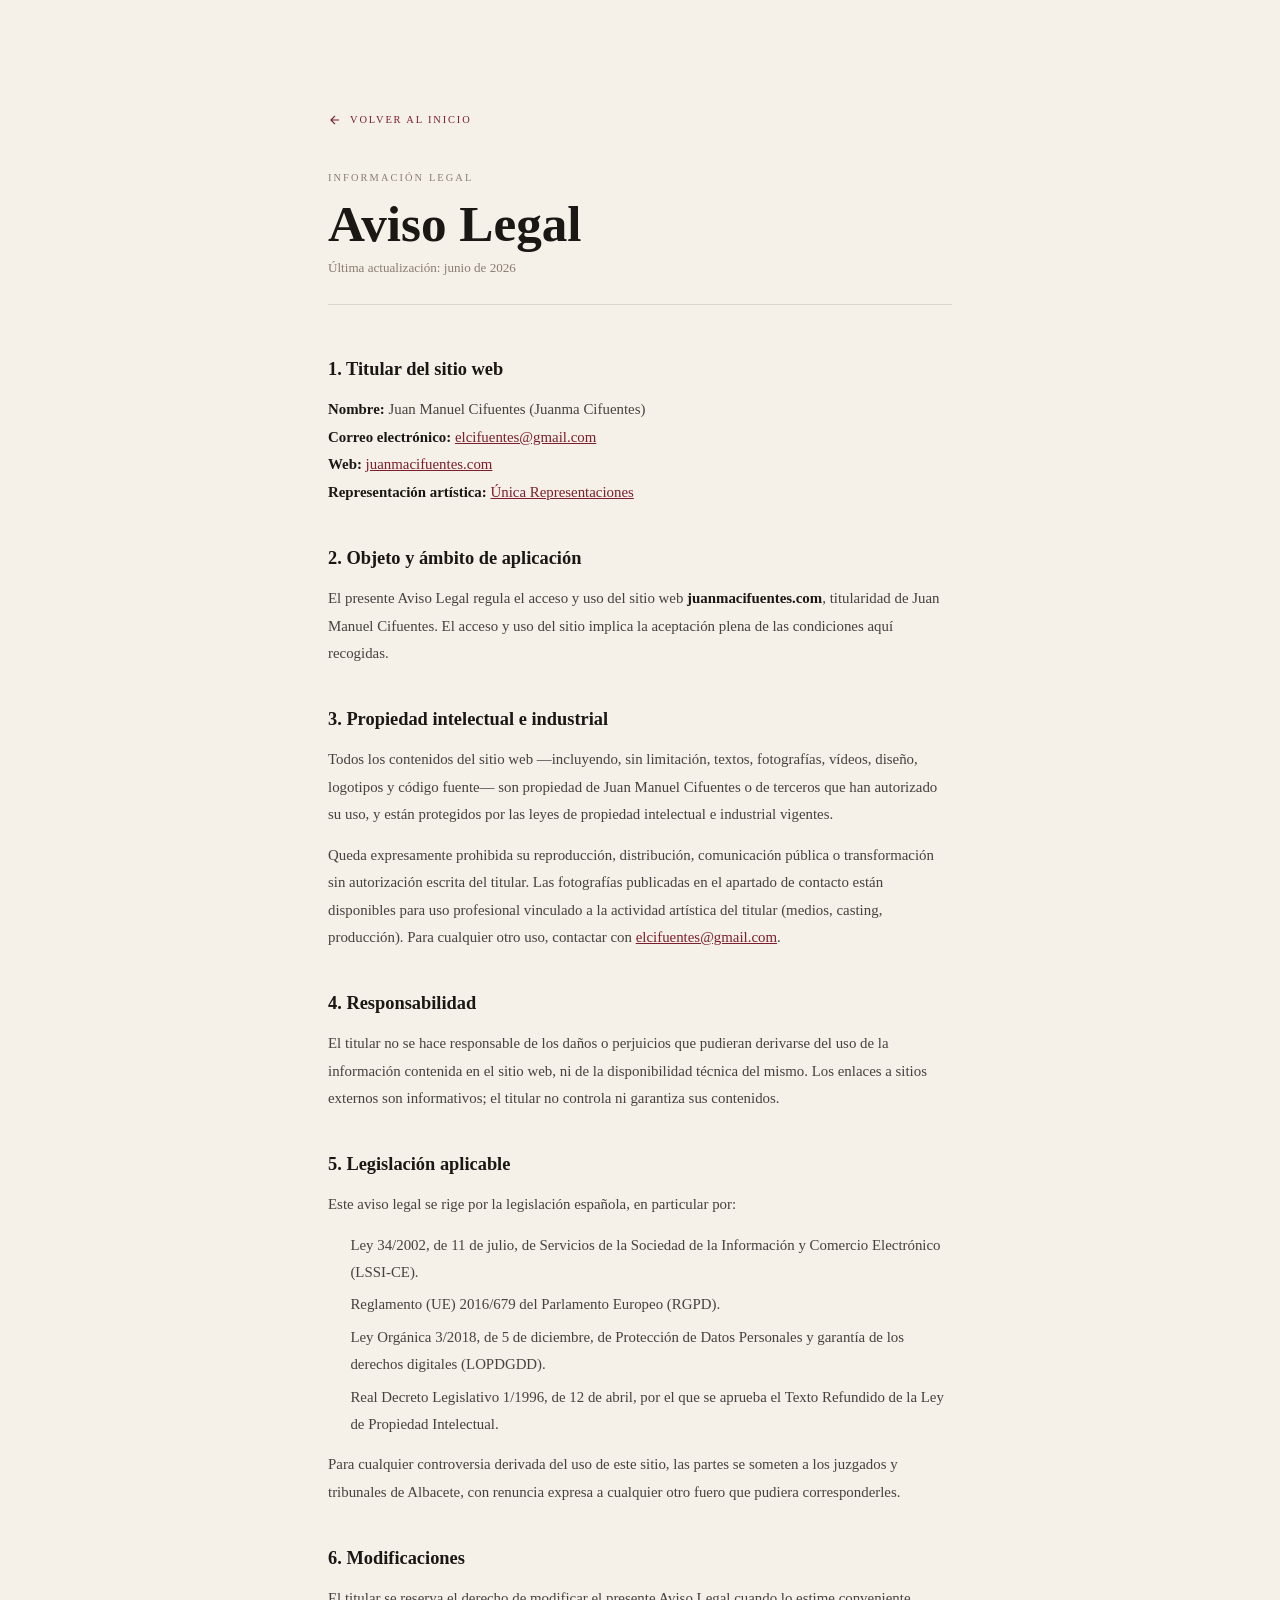
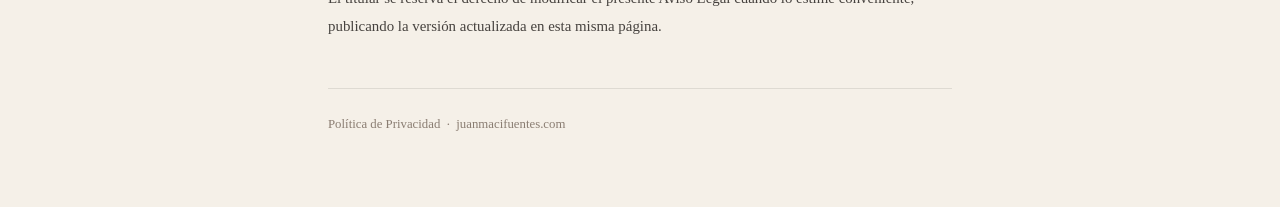
==== aviso-legal.html @ a2574563 "Add RGPD checkbox to form, privacy policy and legal notice pages, footer legal links Co-Authored-By:" ====
<!DOCTYPE html>
<html lang="es">
<head>
  <meta charset="UTF-8">
  <meta name="viewport" content="width=device-width, initial-scale=1.0">
  <title>Aviso Legal · Juanma Cifuentes</title>
  <meta name="robots" content="noindex, nofollow">
  <link rel="canonical" href="https://juanmacifuentes.com/aviso-legal.html">
  <link rel="icon" href="favicon.svg" type="image/svg+xml">
  <link rel="preconnect" href="https://fonts.googleapis.com">
  <link rel="preconnect" href="https://fonts.gstatic.com" crossorigin>
  <link href="https://fonts.googleapis.com/css2?family=Cormorant+Garamond:ital,wght@0,400;0,600;1,400&family=Inter:wght@300;400;500&family=Space+Mono&display=swap" rel="stylesheet">
  <link rel="stylesheet" href="styles.css">
  <style>
    .legal-page { background: var(--color-fondo); color: var(--color-texto); min-height: 100vh; padding: clamp(5rem,12vh,8rem) 0 clamp(3rem,8vh,6rem); }
    .legal-inner { max-width: 720px; margin: 0 auto; padding: 0 clamp(1.25rem,5vw,3rem); }
    .legal-back { display: inline-flex; align-items: center; gap: .5rem; font-family: var(--font-label); font-size: .65rem; letter-spacing: .18em; text-transform: uppercase; color: var(--color-acento); text-decoration: none; margin-bottom: 2.5rem; }
    .legal-back svg { width: 14px; height: 14px; }
    .legal-back:hover { color: var(--color-acento-claro); }
    .legal-tag { font-family: var(--font-label); font-size: .65rem; letter-spacing: .2em; text-transform: uppercase; color: var(--color-texto-sec); margin-bottom: .6rem; display: block; }
    .legal-title { font-family: var(--font-display); font-size: clamp(2rem,5vw,3.2rem); font-weight: 700; line-height: 1.05; color: var(--color-texto); margin-bottom: .4rem; }
    .legal-date { font-family: var(--font-body); font-size: .82rem; color: var(--color-texto-sec); margin-bottom: 3rem; border-bottom: 1px solid rgba(26,23,20,.12); padding-bottom: 1.5rem; }
    .legal-body h2 { font-family: var(--font-display); font-size: 1.15rem; font-weight: 600; margin: 2.2rem 0 .7rem; color: var(--color-texto); }
    .legal-body p, .legal-body li { font-family: var(--font-body); font-size: .93rem; line-height: 1.85; color: rgba(26,23,20,.8); margin-bottom: .8rem; }
    .legal-body ul { padding-left: 1.4rem; margin-bottom: .8rem; }
    .legal-body li { margin-bottom: .3rem; }
    .legal-body a { color: var(--color-acento); text-decoration: underline; }
    .legal-body strong { font-weight: 600; color: var(--color-texto); }
    .legal-footer { margin-top: 3rem; padding-top: 1.5rem; border-top: 1px solid rgba(26,23,20,.1); font-family: var(--font-body); font-size: .8rem; color: var(--color-texto-sec); }
  </style>
</head>
<body>
  <div class="legal-page">
    <div class="legal-inner">
      <a href="index.html" class="legal-back">
        <svg viewBox="0 0 24 24" fill="none" stroke="currentColor" stroke-width="2" aria-hidden="true"><path d="M19 12H5M12 19l-7-7 7-7"/></svg>
        Volver al inicio
      </a>

      <span class="legal-tag">Información legal</span>
      <h1 class="legal-title">Aviso Legal</h1>
      <p class="legal-date">Última actualización: junio de 2026</p>

      <div class="legal-body">

        <h2>1. Titular del sitio web</h2>
        <p>
          <strong>Nombre:</strong> Juan Manuel Cifuentes (Juanma Cifuentes)<br>
          <strong>Correo electrónico:</strong> <a href="mailto:elcifuentes@gmail.com">elcifuentes@gmail.com</a><br>
          <strong>Web:</strong> <a href="https://juanmacifuentes.com">juanmacifuentes.com</a><br>
          <strong>Representación artística:</strong> <a href="https://unicarepresentaciones.com/actores/juanma-cifuentes/" target="_blank" rel="noopener noreferrer">Única Representaciones</a>
        </p>

        <h2>2. Objeto y ámbito de aplicación</h2>
        <p>El presente Aviso Legal regula el acceso y uso del sitio web <strong>juanmacifuentes.com</strong>, titularidad de Juan Manuel Cifuentes. El acceso y uso del sitio implica la aceptación plena de las condiciones aquí recogidas.</p>

        <h2>3. Propiedad intelectual e industrial</h2>
        <p>Todos los contenidos del sitio web —incluyendo, sin limitación, textos, fotografías, vídeos, diseño, logotipos y código fuente— son propiedad de Juan Manuel Cifuentes o de terceros que han autorizado su uso, y están protegidos por las leyes de propiedad intelectual e industrial vigentes.</p>
        <p>Queda expresamente prohibida su reproducción, distribución, comunicación pública o transformación sin autorización escrita del titular. Las fotografías publicadas en el apartado de contacto están disponibles para uso profesional vinculado a la actividad artística del titular (medios, casting, producción). Para cualquier otro uso, contactar con <a href="mailto:elcifuentes@gmail.com">elcifuentes@gmail.com</a>.</p>

        <h2>4. Responsabilidad</h2>
        <p>El titular no se hace responsable de los daños o perjuicios que pudieran derivarse del uso de la información contenida en el sitio web, ni de la disponibilidad técnica del mismo. Los enlaces a sitios externos son informativos; el titular no controla ni garantiza sus contenidos.</p>

        <h2>5. Legislación aplicable</h2>
        <p>Este aviso legal se rige por la legislación española, en particular por:</p>
        <ul>
          <li>Ley 34/2002, de 11 de julio, de Servicios de la Sociedad de la Información y Comercio Electrónico (LSSI-CE).</li>
          <li>Reglamento (UE) 2016/679 del Parlamento Europeo (RGPD).</li>
          <li>Ley Orgánica 3/2018, de 5 de diciembre, de Protección de Datos Personales y garantía de los derechos digitales (LOPDGDD).</li>
          <li>Real Decreto Legislativo 1/1996, de 12 de abril, por el que se aprueba el Texto Refundido de la Ley de Propiedad Intelectual.</li>
        </ul>
        <p>Para cualquier controversia derivada del uso de este sitio, las partes se someten a los juzgados y tribunales de Albacete, con renuncia expresa a cualquier otro fuero que pudiera corresponderles.</p>

        <h2>6. Modificaciones</h2>
        <p>El titular se reserva el derecho de modificar el presente Aviso Legal cuando lo estime conveniente, publicando la versión actualizada en esta misma página.</p>

      </div>

      <div class="legal-footer">
        <a href="politica-privacidad.html">Política de Privacidad</a> &nbsp;·&nbsp; <a href="index.html">juanmacifuentes.com</a>
      </div>
    </div>
  </div>
</body>
</html>
---- styles.css ----
/* ============================================================
   JUANMA CIFUENTES — Portfolio
   CSS: Variables · Reset · Base · Nav · Sections · Responsive
   ============================================================ */

/* ── 1. VARIABLES ─────────────────────────────────────────── */
:root {
  --color-fondo:        #F5F0E8;
  --color-fondo-alt:    #1A1714;
  --color-texto:        #1A1714;
  --color-texto-suave:  #6B6058;
  --color-texto-sec:    #8A7D72;
  --color-texto-inv:    #F5F0E8;
  --color-acento:       #7B1F2E;
  --color-acento-claro: #A8394A;
  --color-oro:          #C9A84C;
  --color-linea:        #D4C9B5;

  --font-display: 'Playfair Display', Georgia, serif;
  --font-body:    'Lora', Georgia, serif;
  --font-label:   'Cormorant SC', Georgia, serif;

  --nav-sidebar-w: 56px;
  --section-pad:   clamp(5rem, 9vw, 9rem);
  --inner-max:     1280px;

  --ease-out: cubic-bezier(0.16, 1, 0.3, 1);
  --ease-in-out: cubic-bezier(0.65, 0, 0.35, 1);
  --t-base: 0.3s;
  --t-slow: 0.6s;
}

/* ── 2. RESET ─────────────────────────────────────────────── */
*, *::before, *::after { box-sizing: border-box; margin: 0; padding: 0; }
html {
  scroll-behavior: auto;
  font-size: 16px;
  -webkit-font-smoothing: antialiased;
  overflow-x: hidden; /* contiene overflow en el scroll-container real */
}
body {
  background-color: var(--color-fondo);
  color: var(--color-texto);
  font-family: var(--font-body);
  line-height: 1.75;
  overflow-x: hidden;
}
img { display: block; max-width: 100%; height: auto;
  -webkit-user-drag: none; user-drag: none; user-select: none; -webkit-user-select: none; }
a { color: inherit; text-decoration: none; }
ul, ol { list-style: none; }
button { cursor: pointer; border: none; background: none; font: inherit; }
input, textarea, select {
  font: inherit;
  border: none;
  outline: none;
  background: none;
  width: 100%;
}

/* ── 3. ACCESSIBILITY ─────────────────────────────────────── */
.sr-only {
  position: absolute;
  width: 1px; height: 1px;
  padding: 0; margin: -1px;
  overflow: hidden; clip: rect(0,0,0,0);
  white-space: nowrap; border: 0;
}

.skip-link {
  position: fixed;
  top: 1rem; left: 1rem;
  padding: 0.5rem 1rem;
  background: var(--color-acento);
  color: var(--color-texto-inv);
  font-family: var(--font-label);
  font-size: 0.8rem;
  letter-spacing: 0.1em;
  z-index: 9999;
  transform: translateY(-200%);
  transition: transform 0.2s;
  border-radius: 2px;
}
.skip-link:focus { transform: translateY(0); }

*:focus-visible {
  outline: 2px solid var(--color-acento);
  outline-offset: 3px;
}

/* ── 4. LOADING SCREEN ────────────────────────────────────── */
#loading-screen {
  position: fixed;
  inset: 0;
  background: var(--color-fondo-alt);
  display: flex;
  align-items: center;
  justify-content: center;
  z-index: 9000;
  pointer-events: none;
  /* Fallback: desaparece en 3s aunque GSAP falle */
  animation: loaderFallout 0.4s ease 3s forwards;
}
@keyframes loaderFallout {
  to { opacity: 0; visibility: hidden; }
}

.loader-name {
  font-family: var(--font-display);
  font-size: clamp(1.8rem, 5vw, 3.5rem);
  font-weight: 900;
  font-style: italic;
  color: var(--color-texto-inv);
  letter-spacing: 0.05em;
  clip-path: inset(0 100% 0 0);
}

/* ── 5. SCROLL PROGRESS ───────────────────────────────────── */
.scroll-progress {
  position: fixed;
  top: 0; left: 0;
  height: 2px;
  width: 0%;
  background: var(--color-acento);
  z-index: 8000;
  transform-origin: left;
  will-change: width;
}

/* ── 6. NAVIGATION — SIDEBAR ──────────────────────────────── */
.nav-sidebar {
  position: fixed;
  left: 0; top: 0;
  width: var(--nav-sidebar-w);
  height: 100dvh;
  background: var(--color-fondo);
  border-right: 1px solid var(--color-linea);
  display: flex;
  flex-direction: column;
  align-items: center;
  padding: 1.5rem 0;
  z-index: 500;
  gap: 2rem;
}

.nav-logo {
  font-family: var(--font-label);
  font-size: 0.95rem;
  font-weight: 600;
  letter-spacing: 0.08em;
  color: var(--color-acento);
  writing-mode: horizontal-tb;
  padding: 0.25rem 0.5rem;
  border: 1px solid var(--color-acento);
  transition: background var(--t-base) var(--ease-out), color var(--t-base) var(--ease-out);
}
.nav-logo:hover {
  background: var(--color-acento);
  color: var(--color-texto-inv);
}

.nav-dots {
  display: flex;
  flex-direction: column;
  gap: 1.2rem;
  flex: 1;
  align-items: center;
  justify-content: center;
}

.nav-dot {
  position: relative;
  display: flex;
  align-items: center;
  justify-content: center;
  width: 28px; height: 28px;
}
.nav-dot span {
  display: block;
  width: 6px; height: 6px;
  border-radius: 50%;
  background: var(--color-linea);
  transition: background var(--t-base), transform var(--t-base) var(--ease-out);
}
.nav-dot:hover span,
.nav-dot.active span {
  background: var(--color-acento);
  transform: scale(1.5);
}

.nav-dot::after {
  content: attr(data-label);
  position: absolute;
  left: calc(100% + 14px);
  top: 50%;
  transform: translateY(-50%);
  background: var(--color-fondo-alt);
  color: var(--color-texto-inv);
  font-family: var(--font-label);
  font-size: 0.7rem;
  letter-spacing: 0.12em;
  padding: 0.3rem 0.7rem;
  white-space: nowrap;
  opacity: 0;
  pointer-events: none;
  transition: opacity var(--t-base);
}
.nav-dot:hover::after { opacity: 1; }

.nav-sidebar-social {
  display: flex;
  flex-direction: column;
  gap: 0.8rem;
  align-items: center;
}
.nav-sidebar-social a {
  display: flex;
  align-items: center;
  justify-content: center;
  width: 24px; height: 24px;
  color: var(--color-texto-suave);
  transition: color var(--t-base);
}
.nav-sidebar-social a:hover { color: var(--color-acento); }
.nav-sidebar-social svg { width: 16px; height: 16px; }

/* ── 7. MOBILE TOPBAR ─────────────────────────────────────── */
.mobile-topbar {
  display: none;
  position: fixed;
  top: 0; left: 0; right: 0;
  height: 56px;
  background: rgba(245,240,232,.96);
  backdrop-filter: blur(10px);
  -webkit-backdrop-filter: blur(10px);
  border-bottom: 1px solid rgba(123,31,46,.18);
  align-items: center;
  justify-content: center;
  z-index: 499;
}
.mobile-topbar-logo {
  font-family: var(--font-label);
  font-size: .95rem;
  font-weight: 600;
  letter-spacing: .08em;
  color: var(--color-acento);
  border: 1px solid var(--color-acento);
  padding: .25rem .5rem;
  transition: background var(--t-base), color var(--t-base);
}
.mobile-topbar-logo:hover { background: var(--color-acento); color: var(--color-fondo); }

.drawer-logo {
  position: absolute;
  top: 1rem; left: 1.5rem;
  font-family: var(--font-label);
  font-size: .95rem;
  font-weight: 600;
  letter-spacing: .08em;
  color: var(--color-acento);
  border: 1px solid var(--color-acento);
  padding: .25rem .5rem;
}

/* ── 8. HAMBURGER BUTTON ──────────────────────────────────── */
.hamburger {
  display: none;
  position: fixed;
  top: 6px;
  right: 1rem;
  z-index: 600;
  width: 44px; height: 44px;
  flex-direction: column;
  align-items: center;
  justify-content: center;
  gap: 5px;
  padding: 6px;
  /* Backdrop para ser visible sobre cualquier fondo */
  background: rgba(26, 23, 20, 0.55);
  backdrop-filter: blur(6px);
  -webkit-backdrop-filter: blur(6px);
  border-radius: 3px;
}

.hamburger-line {
  display: block;
  width: 22px;
  height: 1.5px;
  background: var(--color-texto-inv); /* siempre crema sobre el backdrop oscuro */
  transition: transform var(--t-base) var(--ease-out), opacity var(--t-base);
  transform-origin: center;
}
.hamburger.open .hamburger-line:nth-child(1) { transform: translateY(6.5px) rotate(45deg); }
.hamburger.open .hamburger-line:nth-child(2) { opacity: 0; transform: scaleX(0); }
.hamburger.open .hamburger-line:nth-child(3) { transform: translateY(-6.5px) rotate(-45deg); }

/* ── 8. MOBILE DRAWER ─────────────────────────────────────── */
.nav-drawer {
  position: fixed;
  inset: 0;
  background: var(--color-fondo-alt);
  z-index: 550;
  display: flex;
  flex-direction: column;
  align-items: center;
  justify-content: center;
  transform: translateX(100%);
  transition: transform 0.35s var(--ease-out);
  gap: 2rem;
}
.nav-drawer.open { transform: translateX(0); }

.drawer-close {
  position: absolute;
  top: 1.25rem;
  right: 1.25rem;
  width: 44px; height: 44px;
  display: flex;
  align-items: center;
  justify-content: center;
  color: var(--color-texto-inv);
  opacity: 0.7;
  transition: opacity var(--t-base);
}
.drawer-close:hover { opacity: 1; }
.drawer-close svg { width: 24px; height: 24px; }

.drawer-links {
  display: flex;
  flex-direction: column;
  align-items: center;
  gap: 0.5rem;
}
.drawer-links li {
  opacity: 0;
  transform: translateY(16px);
  transition: opacity 0.4s var(--ease-out) calc(var(--i) * 0.05s),
              transform 0.4s var(--ease-out) calc(var(--i) * 0.05s);
}
.nav-drawer.open .drawer-links li {
  opacity: 1;
  transform: translateY(0);
}

.drawer-link {
  font-family: var(--font-display);
  font-size: clamp(1.8rem, 5vw, 2.5rem);
  font-weight: 400;
  color: var(--color-texto-inv);
  letter-spacing: -0.01em;
  display: block;
  padding: 0.2rem 1rem;
  position: relative;
  transition: color var(--t-base);
}
.drawer-link::after {
  content: '';
  position: absolute;
  bottom: 0; left: 1rem;
  width: 0; height: 1px;
  background: var(--color-acento-claro);
  transition: width var(--t-slow) var(--ease-out);
}
.drawer-link:hover { color: var(--color-acento-claro); }
.drawer-link:hover::after { width: calc(100% - 2rem); }

.drawer-social {
  display: flex;
  gap: 1.5rem;
  align-items: center;
}
.drawer-social a {
  display: flex;
  color: var(--color-texto-inv);
  opacity: 0.5;
  transition: opacity var(--t-base);
}
.drawer-social a:hover { opacity: 1; }
.drawer-social svg { width: 20px; height: 20px; }

/* ── 9. LAYOUT BASE ───────────────────────────────────────── */
.section {
  position: relative;
  padding: var(--section-pad) 0;
}
.section-inner {
  max-width: var(--inner-max);
  margin: 0 auto;
  padding: 0 clamp(1.5rem, 5vw, 4rem);
  padding-left: clamp(1.5rem, 5vw, 4rem);
}

/* Push content past sidebar on desktop */
@media (min-width: 1024px) {
  .section-inner { padding-left: calc(var(--nav-sidebar-w) + clamp(2rem, 4vw, 4rem)); }
}

/* ── MOBILE NAV ACTIVATION ────────────────────────────────── */
@media (max-width: 1023px) {
  .nav-sidebar { display: none; }
  .mobile-topbar { display: flex; }
  .hamburger { display: flex; }

  /* Sections anchor below the topbar when scrolled to */
  .section { scroll-margin-top: 56px; }

  /* First section clears the topbar */
  #hero { padding-top: 56px; }
}

.section-label {
  display: block;
  font-family: var(--font-label);
  font-size: 0.7rem;
  font-weight: 600;
  letter-spacing: 0.2em;
  text-transform: uppercase;
  color: var(--color-acento);
  margin-bottom: 0.75rem;
}
.section-label--inv { color: var(--color-oro); }

.section-title {
  font-family: var(--font-display);
  font-size: clamp(2rem, 5vw, 3.5rem);
  font-weight: 700;
  line-height: 1.1;
  color: var(--color-texto);
  margin-bottom: 2.5rem;
}
.section-title--inv { color: var(--color-texto-inv); }

.section-header-row {
  margin-bottom: 3rem;
}

/* Ornamental separators between sections */
.section + .section::before {
  content: '';
  display: block;
  position: absolute;
  top: 0; left: clamp(1.5rem, 5vw, 4rem);
  right: clamp(1.5rem, 5vw, 4rem);
  height: 1px;
  background: linear-gradient(to right, transparent, var(--color-linea) 20%, var(--color-linea) 80%, transparent);
}

/* ── 10. HERO ─────────────────────────────────────────────── */
.section-hero {
  position: relative;
  min-height: 100dvh;
  display: flex;
  align-items: flex-end;
  padding: 0;
  overflow: hidden;
}

.hero-bg {
  position: absolute;
  inset: 0;
  z-index: 0;
}
.hero-img {
  width: 100%;
  height: 100%;
  object-fit: cover;
  object-position: center 20%; /* foco en la cara, imagen apaisada */
  will-change: transform;
}
.hero-overlay {
  position: absolute;
  inset: 0;
  background: linear-gradient(
    100deg,
    rgba(26,23,20,0.88) 0%,
    rgba(26,23,20,0.65) 40%,
    rgba(26,23,20,0.35) 70%,
    rgba(26,23,20,0.10) 100%
  );
}

.hero-content {
  position: relative;
  z-index: 1;
  max-width: var(--inner-max);
  width: 100%;
  margin: 0 auto;
  padding: 0 clamp(1.5rem, 5vw, 4rem) clamp(4rem, 8vh, 7rem);
}

@media (min-width: 1024px) {
  .hero-content {
    padding-left: calc(var(--nav-sidebar-w) + clamp(2rem, 4vw, 4rem));
    /* Sin max-width fijo: el nombre debe respirar sobre la imagen */
    max-width: 100%;
  }
}

.hero-pre {
  font-family: var(--font-label);
  font-size: clamp(0.65rem, 1.5vw, 0.8rem);
  font-weight: 600;
  letter-spacing: 0.22em;
  text-transform: uppercase;
  color: var(--color-oro);
  margin-bottom: 1.25rem;
}

.hero-name {
  display: block;
  font-family: var(--font-display);
  font-size: clamp(3.2rem, 9.5vw, 8.5rem);
  font-weight: 900;
  font-style: italic;
  line-height: 0.96;       /* espacio suficiente para ascendentes de Playfair */
  letter-spacing: -0.015em;
  color: var(--color-texto-inv);
  margin-bottom: 1.5rem;
  overflow: visible;       /* nunca recortar: la animación usa clip-path lateral */
  /* Padding vertical para que J/C/S no se corten con line-height ajustado */
  padding: 0.08em 0;
}
.hero-name-line {
  display: block;
  padding-bottom: 0.04em; /* margen extra para descendentes de la S final */
}

.hero-tagline {
  font-family: var(--font-body);
  font-size: clamp(0.9rem, 1.8vw, 1.1rem);
  font-style: italic;
  color: rgba(245,240,232,0.75);
  margin-bottom: 2.5rem;
  max-width: 42ch;
}

.hero-ctas {
  display: flex;
  gap: 1rem;
  flex-wrap: wrap;
}

/* Buttons */
.btn-primary {
  display: inline-flex;
  align-items: center;
  gap: 0.6rem;
  padding: 0.85rem 1.75rem;
  background: var(--color-acento);
  color: var(--color-texto-inv);
  font-family: var(--font-label);
  font-size: 0.75rem;
  font-weight: 600;
  letter-spacing: 0.14em;
  text-transform: uppercase;
  border: 1px solid var(--color-acento);
  transition: background var(--t-base) var(--ease-out),
              transform var(--t-base) var(--ease-out),
              border-color var(--t-base);
  min-height: 44px;
}
.btn-primary:hover {
  background: var(--color-acento-claro);
  border-color: var(--color-acento-claro);
  transform: translateY(-2px);
}
.btn-primary:active { transform: translateY(0) scale(0.98); }
.btn-icon { width: 16px; height: 16px; }

.btn-ghost {
  display: inline-flex;
  align-items: center;
  padding: 0.85rem 1.75rem;
  background: transparent;
  color: var(--color-texto-inv);
  font-family: var(--font-label);
  font-size: 0.75rem;
  font-weight: 600;
  letter-spacing: 0.14em;
  text-transform: uppercase;
  border: 1px solid rgba(245,240,232,0.35);
  transition: border-color var(--t-base), background var(--t-base), transform var(--t-base);
  min-height: 44px;
}
.btn-ghost:hover {
  border-color: rgba(245,240,232,0.7);
  background: rgba(245,240,232,0.08);
  transform: translateY(-2px);
}

/* Scroll indicator */
.scroll-indicator {
  position: absolute;
  bottom: 2rem;
  right: 3rem;
  z-index: 1;
  display: flex;
  flex-direction: column;
  align-items: center;
  gap: 0.5rem;
}
.scroll-indicator-line {
  width: 1px;
  height: 60px;
  background: linear-gradient(to bottom, rgba(245,240,232,0.6), transparent);
  animation: scrollPulse 2s ease-in-out infinite;
}
@keyframes scrollPulse {
  0%, 100% { transform: scaleY(1); opacity: 0.6; }
  50%       { transform: scaleY(0.4) translateY(30px); opacity: 0.2; }
}

/* ── 11. SOBRE MÍ ─────────────────────────────────────────── */
.sobre-mi-grid {
  display: grid;
  grid-template-columns: 1fr;
  gap: 3rem;
}

@media (min-width: 1024px) {
  .sobre-mi-grid {
    grid-template-columns: 1fr 380px;
    gap: 5rem;
    align-items: start;
  }
}

.bio-text p {
  font-size: clamp(0.95rem, 1.5vw, 1.05rem);
  color: var(--color-texto);
  line-height: 1.8;
  max-width: 65ch;
  margin-bottom: 1.4rem;
}
.bio-text p:last-child { margin-bottom: 0; }
.bio-text em { color: var(--color-acento); font-style: italic; }
.bio-text strong { font-weight: 700; }

.sobre-mi-img-wrap {
  margin-bottom: 1.5rem;
}
.sobre-mi-img {
  width: 100%;
  aspect-ratio: 4 / 5;
  object-fit: cover;
  filter: sepia(0.08) contrast(1.03);
}

.casting-card {
  background: var(--color-fondo-alt);
  padding: 2rem;
}

.casting-title {
  font-family: var(--font-label);
  font-size: 0.72rem;
  font-weight: 600;
  letter-spacing: 0.2em;
  text-transform: uppercase;
  color: var(--color-oro);
  margin-bottom: 1.25rem;
}

.casting-list {
  display: grid;
  grid-template-columns: auto 1fr;
  gap: 0.4rem 1.2rem;
  margin-bottom: 1.5rem;
}
.casting-list dt {
  font-family: var(--font-label);
  font-size: 0.65rem;
  letter-spacing: 0.1em;
  text-transform: uppercase;
  color: var(--color-texto-suave);
  align-self: center;
}
.casting-list dd {
  font-family: var(--font-body);
  font-size: 0.9rem;
  color: var(--color-texto-inv);
  align-self: center;
}

.casting-skills {
  display: flex;
  flex-wrap: wrap;
  gap: 0.4rem;
  margin-bottom: 1.5rem;
}
.casting-skill {
  font-family: var(--font-label);
  font-size: 0.62rem;
  letter-spacing: 0.12em;
  text-transform: uppercase;
  color: var(--color-texto-inv);
  border: 1px solid rgba(245,240,232,0.2);
  padding: 0.25rem 0.6rem;
}

.casting-agency {
  border-top: 1px solid rgba(245,240,232,0.12);
  padding-top: 1.2rem;
}
.casting-agency-label {
  display: block;
  font-family: var(--font-label);
  font-size: 0.62rem;
  letter-spacing: 0.15em;
  text-transform: uppercase;
  color: var(--color-texto-suave);
  margin-bottom: 0.4rem;
}
.casting-agency-link {
  display: inline-flex;
  align-items: center;
  gap: 0.4rem;
  font-family: var(--font-body);
  font-size: 0.9rem;
  color: var(--color-acento-claro);
  transition: color var(--t-base);
}
.casting-agency-link:hover { color: var(--color-oro); }
.casting-agency-link svg { width: 14px; height: 14px; }

/* ── 12. SHOWREEL ─────────────────────────────────────────── */
.showreel {
  background: var(--color-fondo-alt);
  padding: var(--section-pad) 0 0;
}
/* El separador ornamental es crema sobre fondo oscuro — ocultarlo */
.showreel::before { display: none !important; }
.showreel .section + .section::before { display: none; }

.showreel-header {
  max-width: var(--inner-max);
  margin: 0 auto;
  padding: 0 clamp(1.5rem, 5vw, 4rem);
  margin-bottom: 3rem;
}
@media (min-width: 1024px) {
  .showreel-header { padding-left: calc(var(--nav-sidebar-w) + clamp(2rem, 4vw, 4rem)); }
}

.showreel-title {
  font-family: var(--font-display);
  font-size: clamp(2rem, 5vw, 3.5rem);
  font-weight: 700;
  line-height: 1.1;
  color: var(--color-texto-inv);
}

.showreel-embed-wrap {
  width: 100%;
  position: relative;
}
.showreel-embed {
  position: relative;
  width: 100%;
  aspect-ratio: 16 / 9;
  overflow: hidden;
  background: var(--color-fondo-alt);
}
.showreel-placeholder {
  position: relative;
  width: 100%;
  height: 100%;
  cursor: pointer;
}
.showreel-thumb {
  width: 100%;
  height: 100%;
  object-fit: cover;
  transition: transform var(--t-slow) var(--ease-out), filter var(--t-slow);
}
.showreel-placeholder:hover .showreel-thumb {
  transform: scale(1.03);
  filter: brightness(0.7);
}
.showreel-play-btn {
  position: absolute;
  top: 50%; left: 50%;
  transform: translate(-50%,-50%);
  width: 72px; height: 72px;
  border-radius: 50%;
  background: var(--color-acento);
  display: flex;
  align-items: center;
  justify-content: center;
  color: var(--color-texto-inv);
  transition: background var(--t-base), transform var(--t-base) var(--ease-out);
  border: 2px solid rgba(245,240,232,0.2);
  box-shadow: inset 0 1px 0 rgba(255,255,255,0.1);
}
.showreel-play-btn:hover {
  background: var(--color-acento-claro);
  transform: translate(-50%,-50%) scale(1.1);
}
.showreel-play-btn svg { width: 28px; height: 28px; margin-left: 3px; }

/* Loaded iframe replaces placeholder */
.showreel-embed iframe {
  position: absolute;
  inset: 0;
  width: 100%;
  height: 100%;
  border: none;
}

/* ── 13. CINE ─────────────────────────────────────────────── */
.cine-grid {
  display: grid;
  grid-template-columns: repeat(4, 1fr);
  gap: 1.5rem;
}

.cine-card--featured {
  grid-column: 1 / -1;
}

.cine-card {
  position: relative;
  overflow: hidden;
  background: var(--color-fondo-alt);
  display: flex;
  flex-direction: column;
  transition: transform var(--t-base) var(--ease-out);
}
.cine-card:hover { transform: translateY(-4px); }
.cine-card:hover .cine-card-img { transform: scale(1.04); }

.cine-card-img-wrap {
  overflow: hidden;
  flex-shrink: 0;
}
.cine-card--featured .cine-card-img-wrap { aspect-ratio: 16 / 9; }
.cine-card:not(.cine-card--featured) .cine-card-img-wrap { aspect-ratio: 2 / 3; }

.cine-card-img {
  width: 100%;
  height: 100%;
  object-fit: cover;
  transition: transform var(--t-slow) var(--ease-out);
  filter: sepia(0.05) contrast(1.05);
}

/* Gold line on hover */
.cine-card::before {
  content: '';
  position: absolute;
  top: 0; left: 0; right: 100%;
  height: 2px;
  background: var(--color-oro);
  transition: right var(--t-slow) var(--ease-out);
  z-index: 1;
}
.cine-card:hover::before { right: 0; }

.cine-card-body {
  padding: 1.5rem;
  display: flex;
  flex-direction: column;
  gap: 0.3rem;
  flex: 1;
}

.cine-year {
  font-family: var(--font-label);
  font-size: 0.68rem;
  letter-spacing: 0.15em;
  color: var(--color-acento-claro);
}
.cine-title {
  font-family: var(--font-display);
  font-size: 1.1rem;
  font-style: italic;
  font-weight: 700;
  color: var(--color-texto-inv);
  line-height: 1.25;
}
.cine-card--featured .cine-title { font-size: clamp(1.3rem, 3vw, 1.8rem); }
.cine-character {
  font-family: var(--font-body);
  font-size: 0.85rem;
  font-style: italic;
  color: rgba(245,240,232,0.6);
}
.cine-director {
  font-family: var(--font-body);
  font-size: 0.8rem;
  color: var(--color-texto-suave);
}
.cine-meta {
  display: flex;
  flex-wrap: wrap;
  gap: 0.4rem;
  margin-top: 0.6rem;
}
.cine-tag {
  font-family: var(--font-label);
  font-size: 0.6rem;
  letter-spacing: 0.12em;
  text-transform: uppercase;
  color: var(--color-texto-inv);
  border: 1px solid rgba(245,240,232,0.2);
  padding: 0.2rem 0.5rem;
}
.cine-badge {
  font-family: var(--font-label);
  font-size: 0.6rem;
  letter-spacing: 0.1em;
  text-transform: uppercase;
  color: var(--color-oro);
  border: 1px solid rgba(201,168,76,0.3);
  padding: 0.2rem 0.5rem;
}
.cine-platform {
  font-family: var(--font-label);
  font-size: 0.6rem;
  letter-spacing: 0.12em;
  text-transform: uppercase;
  color: var(--color-acento-claro);
  border: 1px solid rgba(168,57,74,0.3);
  padding: 0.2rem 0.5rem;
}

/* ── 14. SERIES — TIMELINE ────────────────────────────────── */
.series {
  background: transparent;
}

/* Bandas de la sección series — full-width naturalmente como hijas directas */
.series-band--light { background: var(--color-fondo); }
.series-band--dark  { background: var(--color-fondo-alt); }

/* Gradiente de transición entre bandas */
.series-band-seam {
  height: 7rem;
  background: linear-gradient(to bottom, var(--color-fondo), var(--color-fondo-alt));
  /* El estado inicial (opacity:0) lo aplica GSAP; sin JS se muestra siempre */
}

.series-band-inner {
  max-width: var(--inner-max);
  margin: 0 auto;
  padding-left: calc(var(--nav-sidebar-w) + clamp(2rem, 4vw, 4rem));
  padding-right: clamp(1.5rem, 5vw, 4rem);
}
.series-band--light .series-band-inner { padding-top: var(--section-pad); }
.series-band--dark  .series-band-inner {
  padding-top: 2rem;
  padding-bottom: var(--section-pad);
}

@media (max-width: 1023px) {
  .series-band-inner {
    padding-left: clamp(1.25rem, 4vw, 2rem);
    padding-right: clamp(1.25rem, 4vw, 2rem);
  }
}

.timeline-wrapper {
  position: relative;
  padding-left: 2rem;
}

@media (min-width: 1024px) {
  .timeline-wrapper {
    padding-left: 3rem;
  }
}

/* SVG vertical line */
.timeline-line {
  position: absolute;
  left: 0;
  top: 0;
  bottom: 0;
  width: 2px;
}
.timeline-svg {
  width: 2px;
  height: 100%;
  position: absolute;
  top: 0; left: 0;
}
.timeline-draw {
  color: var(--color-linea);
  stroke-dasharray: 1000;
  stroke-dashoffset: 1000;
}

.timeline-zone {
  padding: 3rem 0;
}

.timeline-zone-label {
  display: flex;
  align-items: center;
  gap: 1rem;
  margin-bottom: 2rem;
  padding-left: 2rem;
}
.zone-tag {
  font-family: var(--font-label);
  font-size: 0.68rem;
  letter-spacing: 0.18em;
  text-transform: uppercase;
  color: var(--color-acento);
  background: rgba(123,31,46,0.1);
  padding: 0.3rem 0.7rem;
  border: 1px solid rgba(123,31,46,0.2);
}
.timeline-zone-label--inv .zone-tag {
  color: var(--color-oro);
  background: rgba(201,168,76,0.1);
  border-color: rgba(201,168,76,0.3);
}
.zone-years {
  font-family: var(--font-label);
  font-size: 0.65rem;
  letter-spacing: 0.12em;
  color: var(--color-texto-suave);
}

.timeline-entry {
  position: relative;      /* necesario para que timeline-dot sea relativo a entry */
  display: flex;
  gap: 2rem;
  margin-bottom: 2.5rem;
  align-items: flex-start;
}

.timeline-dot {
  position: absolute;
  /* Mobile: wrapper padding-left 2rem. Dot 10px: center = -(2rem + 5px) */
  left: calc(-2rem - 5px);
  top: 0.55rem;
  width: 10px; height: 10px;
  border-radius: 50%;
  background: var(--color-acento);
  border: 2px solid var(--color-fondo);
  flex-shrink: 0;
  z-index: 1;
  transition: transform var(--t-base) var(--ease-out);
}
@media (min-width: 1024px) {
  /* Desktop: wrapper padding-left 3rem. Dot 10px: center = -(3rem + 5px) */
  .timeline-dot { left: calc(-3rem - 5px); }
}
.timeline-dot--gold { background: var(--color-oro); border-color: var(--color-fondo-alt); }
.timeline-entry:hover .timeline-dot { transform: scale(1.5); }

.timeline-card {
  background: transparent;
  border-left: 1px solid var(--color-linea);
  padding: 0 0 0 1.5rem;
  flex: 1;
  transition: border-color var(--t-base);
}
.timeline-card--dark {
  border-color: rgba(245,240,232,0.12);
}
.timeline-entry:hover .timeline-card { border-color: var(--color-acento-claro); }

.timeline-year {
  display: block;
  font-family: var(--font-label);
  font-size: 0.65rem;
  letter-spacing: 0.15em;
  color: var(--color-acento);
  margin-bottom: 0.3rem;
}
.timeline-card--dark .timeline-year { color: var(--color-oro); }

.timeline-show {
  font-family: var(--font-display);
  font-size: 1.1rem;
  font-style: italic;
  font-weight: 700;
  color: var(--color-texto);
  margin-bottom: 0.25rem;
  line-height: 1.25;
}
.timeline-card--dark .timeline-show { color: var(--color-texto-inv); }

.timeline-role {
  font-family: var(--font-body);
  font-size: 0.85rem;
  font-style: italic;
  color: var(--color-texto-suave);
  margin-bottom: 0.4rem;
}
.timeline-card--dark .timeline-role { color: rgba(245,240,232,0.55); }

.timeline-meta {
  display: flex;
  flex-wrap: wrap;
  gap: 0.5rem;
  align-items: center;
}
.timeline-channel {
  font-family: var(--font-label);
  font-size: 0.6rem;
  letter-spacing: 0.12em;
  text-transform: uppercase;
  color: var(--color-acento);
  border: 1px solid rgba(123,31,46,0.2);
  padding: 0.15rem 0.4rem;
}
.timeline-card--dark .timeline-channel {
  color: var(--color-oro);
  border-color: rgba(201,168,76,0.25);
}
.timeline-genre {
  font-family: var(--font-label);
  font-size: 0.6rem;
  letter-spacing: 0.1em;
  text-transform: uppercase;
  color: var(--color-texto-suave);
}
.timeline-card--dark .timeline-genre { color: rgba(245,240,232,0.4); }

/* Zone transition marker */
.timeline-zone-transition {
  position: relative;
  display: flex;
  align-items: center;
  gap: 2rem;
  margin: 2rem 0;
  padding-left: 2rem;
}
.zone-transition-label {
  display: flex;
  align-items: center;
  gap: 1rem;
  font-family: var(--font-label);
  font-size: 0.68rem;
  letter-spacing: 0.18em;
  text-transform: uppercase;
  color: rgba(245,240,232,0.5);
}
.zone-transition-year {
  font-family: var(--font-display);
  font-size: 2rem;
  font-weight: 900;
  font-style: italic;
  color: var(--color-acento);
  line-height: 1;
}

@media (min-width: 768px) {
  .timeline-entry--left {
    padding-right: 0;
  }
  .timeline-entry--right {
    padding-left: 2rem;
  }
}

/* ── 15. TEATRO ───────────────────────────────────────────── */
.teatro {
  background: var(--color-fondo);
}

/* Award box */
.teatro-hito {
  position: relative;
  background: var(--color-acento);
  padding: 2.5rem;
  margin-bottom: 4rem;
  display: flex;
  gap: 2rem;
  align-items: flex-start;
  overflow: hidden;
}
.hito-ornament {
  position: absolute;
  top: -1rem; right: -1rem;
  width: 120px; height: 120px;
  border: 1px solid rgba(245,240,232,0.1);
  border-radius: 50%;
}
.hito-label {
  display: block;
  font-family: var(--font-label);
  font-size: 0.65rem;
  letter-spacing: 0.18em;
  text-transform: uppercase;
  color: var(--color-oro);
  margin-bottom: 0.5rem;
}
.hito-title {
  font-family: var(--font-display);
  font-size: clamp(1.4rem, 3vw, 2rem);
  font-style: italic;
  font-weight: 700;
  color: var(--color-texto-inv);
  margin-bottom: 0.5rem;
  line-height: 1.2;
}
.hito-subtitle {
  font-family: var(--font-body);
  font-size: 0.9rem;
  color: rgba(245,240,232,0.7);
  margin-bottom: 1rem;
  font-style: italic;
}
.hito-award {
  display: flex;
  align-items: center;
  gap: 0.5rem;
  font-family: var(--font-label);
  font-size: 0.72rem;
  letter-spacing: 0.1em;
  color: var(--color-oro);
}
.hito-award svg { width: 14px; height: 14px; fill: var(--color-oro); flex-shrink: 0; }

/* Teatro list — editorial, no cards */
.teatro-list {
  display: flex;
  flex-direction: column;
  gap: 0;
}

.teatro-item {
  display: grid;
  grid-template-columns: 80px 1fr;
  gap: 1.5rem;
  padding: 1.25rem 0;
  border-bottom: 1px solid var(--color-linea);
  align-items: start;
  position: relative;
  overflow: hidden;
}
.teatro-item:first-child { border-top: 1px solid var(--color-linea); }

/* Animated underline on hover */
.teatro-item::after {
  content: '';
  position: absolute;
  bottom: -1px; left: 80px; right: 0;
  height: 1px;
  background: var(--color-acento);
  transform: scaleX(0);
  transform-origin: left;
  transition: transform var(--t-slow) var(--ease-out);
}
.teatro-item:hover::after { transform: scaleX(1); }

.teatro-year {
  font-family: var(--font-label);
  font-size: 0.65rem;
  letter-spacing: 0.12em;
  color: var(--color-acento);
  padding-top: 0.25rem;
}

.teatro-obra {
  font-family: var(--font-display);
  font-size: clamp(1rem, 2vw, 1.2rem);
  font-style: italic;
  font-weight: 400;
  color: var(--color-texto);
  margin-bottom: 0.2rem;
  transition: color var(--t-base);
}
.teatro-item:hover .teatro-obra { color: var(--color-acento); }

.teatro-meta {
  font-family: var(--font-body);
  font-size: 0.82rem;
  color: var(--color-texto-suave);
}

/* Maestros block */
.maestros-block {
  margin-top: 4rem;
  padding-top: 2rem;
  border-top: 1px solid var(--color-linea);
}
.maestros-list {
  display: flex;
  flex-wrap: wrap;
  gap: 0.5rem 0.75rem;
  align-items: center;
  margin-top: 1rem;
  font-family: var(--font-display);
  font-size: clamp(0.9rem, 2vw, 1.1rem);
  font-style: italic;
  color: var(--color-texto-suave);
  line-height: 1.6;
}

/* Teatro — foto grid (3 producciones con imagen) */
.teatro-fotos {
  display: grid;
  grid-template-columns: 1fr 1fr;
  gap: 1.5rem;
  margin-bottom: 3.5rem;
}
.teatro-foto-card:first-child { grid-column: 1 / -1; }

@media (max-width: 767px) {
  .teatro-fotos { grid-template-columns: 1fr; }
  .teatro-foto-card:first-child { grid-column: auto; }
}

.teatro-foto-card {
  overflow: hidden;
  background: var(--color-fondo-alt);
  transition: transform var(--t-base) var(--ease-out);
}
.teatro-foto-card:hover { transform: translateY(-3px); }

.teatro-foto-img-wrap { overflow: hidden; }
.teatro-foto-card:first-child .teatro-foto-img-wrap { aspect-ratio: 16 / 9; }
.teatro-foto-card:not(:first-child) .teatro-foto-img-wrap { aspect-ratio: 3 / 2; }

.teatro-foto-img {
  width: 100%;
  height: 100%;
  object-fit: cover;
  transition: transform var(--t-slow) var(--ease-out);
  filter: sepia(0.05) contrast(1.04);
}
.teatro-foto-card:hover .teatro-foto-img { transform: scale(1.04); }

.teatro-foto-caption {
  padding: 1rem 1.25rem;
  display: flex;
  flex-direction: column;
  gap: 0.2rem;
}
.teatro-foto-year {
  font-family: var(--font-label);
  font-size: 0.65rem;
  letter-spacing: 0.12em;
  color: var(--color-acento-claro);
}
.teatro-foto-title {
  font-family: var(--font-display);
  font-size: 1rem;
  font-style: italic;
  font-weight: 700;
  color: var(--color-texto-inv);
  line-height: 1.25;
}
.teatro-foto-card:first-child .teatro-foto-title { font-size: 1.15rem; }
.teatro-foto-venue {
  font-family: var(--font-body);
  font-size: 0.78rem;
  color: rgba(245,240,232,0.5);
}

/* Musical list — sin fotos, reutiliza estilos zcat */
.musical-list { margin-bottom: 0.5rem; }
.musical-list .zcat-item:first-child { border-top: 1px solid var(--color-linea); }
.musical-list .zcat-item { gap: 0; }

/* ── 16. ZARZUELA ─────────────────────────────────────────── */
.zarzuela {
  background: var(--color-fondo);
}

.voz-block {
  display: flex;
  align-items: flex-start;
  gap: 2rem;
  margin-bottom: 3rem;
  flex-wrap: wrap;
}
.voz-badge {
  font-family: var(--font-label);
  font-size: 0.68rem;
  letter-spacing: 0.18em;
  text-transform: uppercase;
  color: var(--color-acento);
  border: 1px solid var(--color-acento);
  padding: 0.4rem 0.9rem;
  white-space: nowrap;
  align-self: flex-start;
}
.voz-text {
  font-family: var(--font-body);
  font-size: clamp(0.9rem, 1.5vw, 1rem);
  color: var(--color-texto-suave);
  line-height: 1.7;
  max-width: 52ch;
  font-style: italic;
}

.zarzuela-ornament {
  display: flex;
  justify-content: flex-start;
  margin-bottom: 2.5rem;
  color: var(--color-oro);
  opacity: 0.5;
}
.zarzuela-ornament svg { width: 80px; height: 40px; }

.zarzuela-sub-label {
  display: block;
  margin-top: 3rem;
  margin-bottom: 1.5rem;
}

/* Musicals: asymmetric 2fr/1fr — featured card spans 2 rows */
.zarzuela-grid {
  display: grid;
  grid-template-columns: 2fr 1fr;
  grid-template-rows: auto auto;
  gap: 1.5rem;
}
.zarzuela-card--featured { grid-row: 1 / 3; }

@media (max-width: 767px) {
  .zarzuela-grid { grid-template-columns: 1fr; }
  .zarzuela-card--featured { grid-row: auto; }
}

.zarzuela-card {
  overflow: hidden;
  background: var(--color-fondo-alt);
  display: flex;
  flex-direction: column;
  transition: transform var(--t-base) var(--ease-out);
}
.zarzuela-card:hover { transform: translateY(-4px); }
.zarzuela-card:hover .zarzuela-card-img { transform: scale(1.05); }

.zarzuela-card-img-wrap {
  overflow: hidden;
  flex: 1;
  min-height: 0;
}
.zarzuela-card--featured .zarzuela-card-img-wrap { aspect-ratio: 2 / 3; flex: none; }
.zarzuela-card:not(.zarzuela-card--featured) .zarzuela-card-img-wrap { aspect-ratio: 4 / 3; }

.zarzuela-card-img {
  width: 100%;
  height: 100%;
  object-fit: cover;
  transition: transform var(--t-slow) var(--ease-out);
  filter: sepia(0.12) contrast(1.04);
}

.zarzuela-card-body {
  padding: 1.25rem;
  display: flex;
  flex-direction: column;
  gap: 0.2rem;
}
.zarzuela-obra {
  font-family: var(--font-display);
  font-size: 1rem;
  font-style: italic;
  font-weight: 700;
  color: var(--color-texto-inv);
  line-height: 1.25;
}
.zarzuela-card--featured .zarzuela-obra { font-size: 1.2rem; }
.zarzuela-role, .zarzuela-venue {
  font-family: var(--font-body);
  font-size: 0.8rem;
  color: rgba(245,240,232,0.55);
}

/* Zarzuela & Ópera full catalog */
.zarzuela-catalog-block {
  margin-top: 3.5rem;
  padding-top: 3rem;
  border-top: 1px solid var(--color-linea);
}
.zarzuela-catalog {
  display: grid;
  grid-template-columns: 1fr 1fr;
  gap: 0 4rem;
  margin-top: 1.5rem;
}
@media (max-width: 767px) {
  .zarzuela-catalog { grid-template-columns: 1fr; }
}
.zcat-item {
  display: flex;
  gap: 1.25rem;
  align-items: baseline;
  padding: 0.7rem 0;
  border-bottom: 1px solid var(--color-linea);
}
.zcat-year {
  font-family: var(--font-label);
  font-size: 0.65rem;
  letter-spacing: 0.12em;
  color: var(--color-acento-claro);
  flex-shrink: 0;
  width: 2.4rem;
}
.zcat-detail {
  display: flex;
  flex-direction: column;
  gap: 0.1rem;
}
.zcat-obra {
  font-family: var(--font-display);
  font-size: 0.88rem;
  font-weight: 600;
  color: var(--color-texto);
  line-height: 1.3;
}
.zcat-venue {
  font-family: var(--font-body);
  font-size: 0.75rem;
  color: var(--color-texto-suave);
  font-style: italic;
}
.zcat-item--bayreuth .zcat-year { color: var(--color-oro); }
.zcat-item--bayreuth .zcat-obra { color: var(--color-acento); }

/* ── 17. DOCENCIA ─────────────────────────────────────────── */
.docencia {
  background: var(--color-fondo);
}
.docencia-inner {
  max-width: var(--inner-max);
  margin: 0 auto;
  padding: 0 clamp(1.5rem, 5vw, 4rem);
  display: grid;
  grid-template-columns: 1fr;
  gap: 3rem;
}
@media (min-width: 1024px) {
  .docencia-inner {
    grid-template-columns: 1fr 420px;
    gap: 6rem;
    align-items: center;
    padding-left: calc(var(--nav-sidebar-w) + clamp(2rem, 4vw, 4rem));
  }
}

.docencia-location {
  font-family: var(--font-label);
  font-size: 0.7rem;
  letter-spacing: 0.2em;
  text-transform: uppercase;
  color: var(--color-oro);
  margin-bottom: 1.5rem;
}
.docencia-quote {
  border-left: 2px solid var(--color-acento);
  padding-left: 1.5rem;
  margin-bottom: 1.5rem;
}
.docencia-quote p {
  font-family: var(--font-display);
  font-size: clamp(1.1rem, 2.5vw, 1.4rem);
  font-style: italic;
  color: var(--color-texto);
  line-height: 1.45;
}
.docencia-desc {
  font-family: var(--font-body);
  font-size: clamp(0.95rem, 1.5vw, 1rem);
  color: var(--color-texto-suave);
  line-height: 1.75;
  margin-bottom: 1.5rem;
  max-width: 55ch;
}
.docencia-list {
  display: flex;
  flex-direction: column;
  gap: 0.6rem;
}
.docencia-list li {
  font-family: var(--font-body);
  font-size: 0.9rem;
  color: var(--color-texto);
  padding-left: 1rem;
  position: relative;
}
.docencia-list li::before {
  content: '';
  position: absolute;
  left: 0; top: 0.55em;
  width: 4px; height: 4px;
  background: var(--color-acento);
  border-radius: 50%;
}

.docencia-img-wrap { overflow: hidden; }
.docencia-img {
  width: 100%;
  aspect-ratio: 3 / 2;
  object-fit: cover;
  filter: sepia(0.08) contrast(1.03);
}

/* ── 18. GALERÍA ──────────────────────────────────────────── */
.galeria { background: var(--color-fondo); }

/* Gallery filters */
.gallery-filters {
  display: flex;
  flex-wrap: wrap;
  gap: 0.5rem;
  margin-bottom: 2.5rem;
}
.gallery-filter {
  font-family: var(--font-label);
  font-size: 0.65rem;
  letter-spacing: 0.14em;
  text-transform: uppercase;
  color: var(--color-texto-suave);
  border: 1px solid var(--color-linea);
  padding: 0.4rem 1rem;
  transition: all var(--t-base);
  cursor: pointer;
  min-height: 36px;
}
.gallery-filter:hover {
  border-color: var(--color-acento);
  color: var(--color-acento);
}
.gallery-filter.active {
  background: var(--color-acento);
  border-color: var(--color-acento);
  color: var(--color-texto-inv);
}

/* Masonry layout */
.gallery-masonry {
  columns: 2;
  column-gap: 6px;
}
@media (min-width: 768px) { .gallery-masonry { columns: 3; } }
@media (min-width: 1280px) { .gallery-masonry { columns: 4; column-gap: 8px; } }

.gallery-item {
  break-inside: avoid;
  margin-bottom: 6px;
  overflow: hidden;
  cursor: pointer;
  position: relative;
  opacity: 0;
  transform: scale(0.95);
  transition: opacity 0.35s var(--ease-out), transform 0.35s var(--ease-out);
}
.gallery-item.visible { opacity: 1; transform: scale(1); }
/* hidden gestionado por JS con fade-out antes de display:none */
.gallery-item.fading-out { opacity: 0; transform: scale(0.95); pointer-events: none; }

.gallery-img {
  width: 100%;
  display: block;
  transition: transform var(--t-slow) var(--ease-out), filter var(--t-base);
  filter: sepia(0.06) contrast(1.04);
}
.gallery-item:hover .gallery-img {
  transform: scale(1.04);
  filter: sepia(0) contrast(1.06);
}

.gallery-caption {
  position: absolute;
  bottom: 0; left: 0; right: 0;
  background: linear-gradient(to top, rgba(26,23,20,0.88), transparent);
  color: var(--color-texto-inv);
  font-family: var(--font-label);
  font-size: 0.62rem;
  letter-spacing: 0.1em;
  text-transform: uppercase;
  padding: 1.5rem 0.75rem 0.6rem;
  opacity: 0;
  transform: translateY(4px);
  transition: opacity var(--t-base), transform var(--t-base);
}
.gallery-item:hover .gallery-caption { opacity: 1; transform: translateY(0); }

/* Lightbox */
.lightbox {
  position: fixed;
  inset: 0;
  z-index: 2000;
  display: flex;
  align-items: center;
  justify-content: center;
  opacity: 0;
  pointer-events: none;
  transition: opacity 0.25s;
}
.lightbox.open { opacity: 1; pointer-events: all; }

.lightbox-overlay {
  position: absolute;
  inset: 0;
  background: rgba(26,23,20,0.93);
  cursor: pointer;
}
.lightbox-close, .lightbox-prev, .lightbox-next {
  position: absolute;
  z-index: 1;
  width: 48px; height: 48px;
  display: flex;
  align-items: center;
  justify-content: center;
  color: rgba(245,240,232,0.7);
  transition: color var(--t-base), background var(--t-base);
  border-radius: 0;
}
.lightbox-close { top: 1.5rem; right: 1.5rem; }
.lightbox-prev  { left: 1rem; top: 50%; transform: translateY(-50%); }
.lightbox-next  { right: 1rem; top: 50%; transform: translateY(-50%); }
.lightbox-close:hover, .lightbox-prev:hover, .lightbox-next:hover { color: var(--color-texto-inv); }
.lightbox-close svg, .lightbox-prev svg, .lightbox-next svg { width: 24px; height: 24px; }

.lightbox-figure {
  position: relative;
  z-index: 1;
  max-width: 90vw;
  max-height: 85dvh;
  display: flex;
  flex-direction: column;
  align-items: center;
  gap: 1rem;
}
.lightbox-img {
  max-width: 100%;
  max-height: 80dvh;
  object-fit: contain;
  transition: opacity 0.2s;
}
.lightbox-caption {
  font-family: var(--font-label);
  font-size: 0.65rem;
  letter-spacing: 0.15em;
  text-transform: uppercase;
  color: rgba(245,240,232,0.55);
}

/* ── 19. PRENSA ───────────────────────────────────────────── */
.prensa { background: var(--color-fondo); }

.prensa-grid {
  display: grid;
  grid-template-columns: 1fr;
  gap: 2rem;
}
@media (min-width: 640px)  { .prensa-grid { grid-template-columns: 1fr 1fr; } }
@media (min-width: 1280px) { .prensa-grid { grid-template-columns: 2fr 1fr 1fr; } }

.prensa-card {
  border-top: 1px solid var(--color-linea);
  padding-top: 1.5rem;
  display: flex;
  flex-direction: column;
  gap: 0.75rem;
  transition: border-color var(--t-base);
}
.prensa-card:hover { border-color: var(--color-acento); }

.prensa-card-top {
  display: flex;
  justify-content: space-between;
  align-items: baseline;
  gap: 0.5rem;
  flex-wrap: wrap;
}
.prensa-medio {
  font-family: var(--font-label);
  font-size: 0.68rem;
  letter-spacing: 0.14em;
  text-transform: uppercase;
  color: var(--color-acento);
}
.prensa-fecha {
  font-family: var(--font-label);
  font-size: 0.62rem;
  letter-spacing: 0.1em;
  color: var(--color-texto-suave);
}
.prensa-cita {
  font-family: var(--font-display);
  font-size: clamp(0.9rem, 1.5vw, 1rem);
  font-style: italic;
  font-weight: 400;
  color: var(--color-texto);
  line-height: 1.6;
  flex: 1;
}
.prensa-obra {
  font-family: var(--font-body);
  font-size: 0.8rem;
  color: var(--color-texto-suave);
}
.prensa-obra em { font-style: italic; }
.prensa-link{display:inline-flex;align-items:center;gap:.35em;margin-top:.9em;
  font-family:var(--font-label);text-transform:uppercase;letter-spacing:.12em;font-size:.68rem;
  color:var(--color-acento);transition:color var(--t-base),gap var(--t-base)}
.prensa-link:hover{color:var(--color-acento-claro);gap:.55em}

/* ── 20. CONTACTO ─────────────────────────────────────────── */
.contacto {
  background: var(--color-fondo-alt);
}
.contacto .section-inner { padding-top: 0; }
.contacto::before { display: none; }

.contacto-grid {
  display: grid;
  grid-template-columns: 1fr;
  gap: 4rem;
}
@media (min-width: 1024px) {
  .contacto-grid {
    grid-template-columns: 1fr 1.2fr;
    gap: 6rem;
    align-items: start;
  }
}

.contacto-info { padding-top: 1rem; }

.contacto-via { margin-bottom: 2.5rem; }
.contacto-via-title {
  font-family: var(--font-label);
  font-size: 0.68rem;
  letter-spacing: 0.18em;
  text-transform: uppercase;
  color: var(--color-texto-suave);
  margin-bottom: 0.5rem;
}
.contacto-via-desc {
  font-family: var(--font-body);
  font-size: 0.85rem;
  color: rgba(245,240,232,0.5);
  margin-bottom: 0.75rem;
}
.contacto-agency-link {
  display: inline-flex;
  align-items: center;
  gap: 0.4rem;
  font-family: var(--font-body);
  font-size: 1rem;
  color: var(--color-acento-claro);
  text-decoration: underline;
  text-underline-offset: 3px;
  text-decoration-color: rgba(168,57,74,0.4);
  transition: color var(--t-base), text-decoration-color var(--t-base);
}
.contacto-agency-link:hover {
  color: var(--color-oro);
  text-decoration-color: rgba(201,168,76,0.5);
}
.contacto-agency-link svg { width: 14px; height: 14px; }

.rrss-links {
  display: flex;
  flex-direction: column;
  gap: 0.6rem;
  margin-top: 0.75rem;
}
.rrss-link {
  display: inline-flex;
  align-items: center;
  gap: 0.6rem;
  font-family: var(--font-body);
  font-size: 0.9rem;
  color: rgba(245,240,232,0.6);
  transition: color var(--t-base);
}
.rrss-link:hover { color: var(--color-texto-inv); }
.rrss-link svg { width: 16px; height: 16px; }

.contacto-btns {
  display: flex;
  flex-direction: column;
  align-items: flex-start;
  gap: 0.6rem;
  margin-top: 2rem;
}

.btn-cv-download {
  display: inline-flex;
  align-items: center;
  gap: 0.4rem;
  margin-top: 0;
  padding: 0.35rem 0.7rem;
  border: none;
  border-radius: 3px;
  background: var(--color-fondo);
  color: var(--color-texto);
  font-family: var(--font-label);
  font-size: 0.68rem;
  letter-spacing: 0.12em;
  text-transform: uppercase;
  text-decoration: none;
  transition: background var(--t-base), color var(--t-base), transform var(--t-base);
}
.btn-cv-download svg { width: 13px; height: 13px; flex-shrink: 0; }
.btn-cv-download:hover {
  background: #ede5d6;
  transform: translateY(-2px);
}

/* ── FORM ─────────────────────────────────────────────────── */
.contacto-form {
  display: flex;
  flex-direction: column;
  gap: 1.5rem;
}

.form-group {
  display: flex;
  flex-direction: column;
  gap: 0.4rem;
}

.form-label {
  font-family: var(--font-label);
  font-size: 0.65rem;
  letter-spacing: 0.14em;
  text-transform: uppercase;
  color: rgba(245,240,232,0.6);
  display: block;
}

.form-input {
  display: block;
  width: 100%;
  background: rgba(245,240,232,0.05);
  border: 1px solid rgba(245,240,232,0.15);
  color: var(--color-texto-inv);
  padding: 0.85rem 1rem;
  font-family: var(--font-body);
  font-size: 0.95rem;
  min-height: 48px;
  transition: border-color var(--t-base), background var(--t-base);
  border-radius: 0;
  -webkit-appearance: none;
  appearance: none;
}
.form-input:focus {
  border-color: var(--color-acento-claro);
  background: rgba(245,240,232,0.08);
  outline: none;
}
.form-input::placeholder { color: rgba(245,240,232,0.25); }
.form-select { cursor: pointer; }
.form-select option { background: var(--color-fondo-alt); color: var(--color-texto-inv); }
.form-textarea { resize: vertical; min-height: 140px; }

.form-check-group {
  display: flex;
  align-items: flex-start;
  gap: .65rem;
  margin-top: -.25rem;
}
.form-checkbox {
  flex-shrink: 0;
  width: 16px;
  height: 16px;
  margin-top: .1rem;
  accent-color: var(--color-acento);
  cursor: pointer;
}
.form-check-label {
  font-family: var(--font-body);
  font-size: .78rem;
  color: rgba(245,240,232,.5);
  line-height: 1.5;
}
.form-check-label a {
  color: rgba(201,168,76,.7);
  text-decoration: underline;
  transition: color var(--t-base);
}
.form-check-label a:hover { color: var(--color-acento-claro); }

.form-error {
  font-family: var(--font-label);
  font-size: 0.62rem;
  letter-spacing: 0.1em;
  color: var(--color-acento-claro);
  min-height: 1em;
}

.btn-submit {
  display: inline-flex;
  align-items: center;
  justify-content: center;
  gap: 0.75rem;
  padding: 1rem 2rem;
  background: var(--color-acento);
  color: var(--color-texto-inv);
  font-family: var(--font-label);
  font-size: 0.75rem;
  font-weight: 600;
  letter-spacing: 0.16em;
  text-transform: uppercase;
  border: 1px solid var(--color-acento);
  min-height: 48px;
  transition: background var(--t-base), transform var(--t-base) var(--ease-out);
  position: relative;
}
.btn-submit:hover { background: var(--color-acento-claro); transform: translateY(-2px); }
.btn-submit:active { transform: scale(0.98); }

.btn-submit-loading,
.btn-submit-success { display: none; }

.btn-submit.loading .btn-submit-text { display: none; }
.btn-submit.loading .btn-submit-loading { display: flex; }

.btn-submit.success .btn-submit-text { display: none; }
.btn-submit.success .btn-submit-loading { display: none; }
.btn-submit.success .btn-submit-success { display: flex; }
.btn-submit.success { background: #2e5e3c; border-color: #2e5e3c; }

.btn-submit-loading svg { width: 18px; height: 18px; }
.btn-submit-success svg { width: 18px; height: 18px; }

.spinner-arc { animation: spin 0.8s linear infinite; transform-origin: center; }
@keyframes spin {
  from { transform: rotate(0deg); }
  to   { transform: rotate(360deg); }
}

.form-status {
  font-family: var(--font-body);
  font-size: 0.85rem;
  min-height: 1.5rem;
  font-style: italic;
}
.form-status.error { color: var(--color-acento-claro); }
.form-status.success { color: #6fc98a; }

/* ── Confirmación descarga móvil ─────────────────────────── */
.foto-confirm { position: fixed; inset: 0; z-index: 800; display: flex; align-items: flex-end; justify-content: center; }
.foto-confirm[hidden] { display: none; }
.foto-confirm-backdrop { position: absolute; inset: 0; background: rgba(0,0,0,.55); }
.foto-confirm-box {
  position: relative;
  background: var(--color-fondo);
  color: var(--color-texto);
  border-radius: 16px 16px 0 0;
  padding: 1.5rem 1.5rem 2.5rem;
  width: 100%;
  max-width: 480px;
  display: flex;
  flex-direction: column;
  align-items: center;
  gap: 1rem;
  animation: sheetUp .25s var(--ease-out);
}
@keyframes sheetUp { from { transform: translateY(100%); } to { transform: translateY(0); } }
.foto-confirm-preview {
  width: 100%;
  max-height: 45vh;
  object-fit: contain;
  border-radius: 8px;
}
.foto-confirm-msg {
  font-family: var(--font-label);
  font-size: .72rem;
  letter-spacing: .14em;
  text-transform: uppercase;
  color: var(--color-texto-sec);
}
.foto-confirm-btns {
  display: flex;
  gap: .75rem;
  width: 100%;
}
.foto-confirm-cancel {
  flex: 1;
  padding: .85rem;
  border: 1px solid rgba(26,23,20,.2);
  border-radius: 6px;
  background: transparent;
  font-family: var(--font-label);
  font-size: .72rem;
  letter-spacing: .12em;
  text-transform: uppercase;
  cursor: pointer;
  color: var(--color-texto-sec);
}
.foto-confirm-ok {
  flex: 2;
  padding: .85rem;
  border-radius: 6px;
  background: var(--color-acento);
  color: var(--color-fondo);
  font-family: var(--font-label);
  font-size: .72rem;
  letter-spacing: .12em;
  text-transform: uppercase;
  text-decoration: none;
  text-align: center;
  cursor: pointer;
}

/* ── Galería fotos descargables (contacto) ────────────────── */
.contacto-fotos {
  margin-top: clamp(2.5rem, 6vh, 4rem);
  padding-top: clamp(2rem, 5vh, 3rem);
  border-top: 1px solid rgba(245,240,232,.08);
}
.contacto-fotos-label {
  display: block;
  font-family: var(--font-label);
  font-size: 0.65rem;
  letter-spacing: 0.2em;
  text-transform: uppercase;
  color: rgba(201,168,76,.6);
  margin-bottom: 1.25rem;
}
.contacto-fotos-grid {
  display: grid;
  grid-template-columns: repeat(4, 1fr);
  gap: 0.4rem;
}
/* Fila 1: F2 landscape (cols 1-2) · F1 portrait (col 3) · F7 portrait (col 4) */
.foto-dl:nth-child(1) { grid-column: 3; grid-row: 1; aspect-ratio: 3/4; }
.foto-dl:nth-child(2) { grid-column: 1 / 3; grid-row: 1; aspect-ratio: 3/2; }
.foto-dl:nth-child(7) { grid-column: 4; grid-row: 1; aspect-ratio: 3/4; }
/* Fila 2: F3 F4 F5 F6 portrait uniformes */
.foto-dl:nth-child(3) { grid-column: 1; grid-row: 2; aspect-ratio: 2/3; }
.foto-dl:nth-child(4) { grid-column: 2; grid-row: 2; aspect-ratio: 2/3; }
.foto-dl:nth-child(5) { grid-column: 3; grid-row: 2; aspect-ratio: 2/3; }
.foto-dl:nth-child(6) { grid-column: 4; grid-row: 2; aspect-ratio: 2/3; }

.foto-dl {
  position: relative;
  overflow: hidden;
  border-radius: 3px;
  display: block;
}
.foto-dl img {
  width: 100%;
  height: 100%;
  object-fit: cover;
  display: block;
  transition: transform .35s var(--ease-out), filter .35s;
  filter: brightness(.85);
}
.foto-dl-icon {
  position: absolute;
  inset: 0;
  display: flex;
  align-items: center;
  justify-content: center;
  background: rgba(0,0,0,.5);
  opacity: 0;
  transition: opacity .25s;
}
.foto-dl-icon svg { width: 28px; height: 28px; color: #fff; }
.foto-dl:hover img { transform: scale(1.04); filter: brightness(.7); }
.foto-dl:hover .foto-dl-icon { opacity: 1; }
/* Mobile: F2 full width, resto 2 columnas */
@media(max-width:768px) {
  .contacto-fotos-grid { grid-template-columns: repeat(2, 1fr); }
  .foto-dl:nth-child(1) { grid-column: auto; grid-row: auto; aspect-ratio: 2/3; }
  .foto-dl:nth-child(2) { grid-column: 1 / 3; grid-row: auto; aspect-ratio: 3/2; }
  .foto-dl:nth-child(7) { grid-column: auto; grid-row: auto; aspect-ratio: 1/1; }
  .foto-dl:nth-child(3),
  .foto-dl:nth-child(4),
  .foto-dl:nth-child(5),
  .foto-dl:nth-child(6) { grid-column: auto; grid-row: auto; }
}

/* ── 21. FOOTER ───────────────────────────────────────────── */
.site-footer{background:var(--color-fondo-alt);border-top:1px solid rgba(245,240,232,.08);
  padding:clamp(3rem,7vh,5rem) 0 clamp(1.5rem,4vh,3rem)}
.footer-inner{max-width:var(--inner-max);margin:0 auto;
  padding:0 clamp(1.5rem,5vw,4rem)}
@media(min-width:1024px){
  .footer-inner{padding-left:calc(var(--nav-sidebar-w) + clamp(2rem,4vw,4rem))}
}

/* Top: brand + nav */
.footer-top{display:grid;grid-template-columns:1fr auto;gap:clamp(2rem,6vw,5rem);
  align-items:start;margin-bottom:clamp(2rem,5vh,3.5rem)}

/* Brand */
.footer-brand{display:flex;flex-direction:column;gap:.5rem}
.footer-name{font-family:var(--font-display);font-weight:700;font-style:italic;
  font-size:clamp(1.6rem,3vw,2.2rem);color:var(--color-texto-inv);line-height:1}
.footer-tagline{font-family:var(--font-label);text-transform:uppercase;letter-spacing:.14em;
  font-size:.68rem;color:rgba(245,240,232,.45)}
.footer-location{display:flex;align-items:center;gap:.35em;
  font-family:var(--font-label);text-transform:uppercase;letter-spacing:.1em;
  font-size:.65rem;color:rgba(245,240,232,.3)}
.footer-social{display:flex;gap:1rem;margin-top:.8rem}
.footer-social a{color:rgba(245,240,232,.35);transition:color var(--t-base)}
.footer-social a:hover{color:var(--color-oro)}

/* Nav rápido */
.footer-nav{display:flex;gap:clamp(2rem,5vw,4rem)}
.footer-nav-col{display:flex;flex-direction:column;gap:.6rem}
.footer-nav-head{font-family:var(--font-label);text-transform:uppercase;letter-spacing:.14em;
  font-size:.65rem;color:rgba(245,240,232,.4);margin-bottom:.2rem}
.footer-nav-link{font-family:var(--font-body);font-size:.85rem;
  color:rgba(245,240,232,.5);transition:color var(--t-base)}
.footer-nav-link:hover{color:var(--color-texto-inv)}

/* Bottom */
.footer-bottom{border-top:1px solid rgba(245,240,232,.07);
  padding-top:clamp(1.2rem,3vh,2rem);
  display:flex;flex-direction:column;gap:.4rem}
.footer-copy{font-family:var(--font-body);font-size:.78rem;color:rgba(245,240,232,.25)}
.footer-legal{font-family:var(--font-body);font-size:.73rem;color:rgba(245,240,232,.18)}
.footer-legal a{color:rgba(245,240,232,.3);transition:color var(--t-base)}
.footer-legal a:hover{color:rgba(245,240,232,.6)}
.footer-crafted{font-family:var(--font-label);font-size:.78rem;letter-spacing:.22em;text-transform:uppercase;color:rgba(245,240,232,.28);display:flex;align-items:center;justify-content:center;gap:.5em;margin-top:.8rem}
.fluentia-link{display:inline-flex;align-items:center}
.fluentia-logo{height:1.9em;display:inline-block;opacity:.5;filter:brightness(0) invert(1);vertical-align:middle;transition:opacity var(--t-base)}
.fluentia-link:hover .fluentia-logo{opacity:.85}

@media(max-width:700px){
  .footer-top{grid-template-columns:1fr}
  .footer-nav{flex-wrap:wrap;gap:2rem 3rem}
}

/* ── 22. VIDEO MODAL ──────────────────────────────────────── */
.video-modal {
  position: fixed;
  inset: 0;
  z-index: 3000;
  display: flex;
  align-items: center;
  justify-content: center;
  opacity: 0;
  pointer-events: none;
  transition: opacity 0.25s;
}
.video-modal.open {
  opacity: 1;
  pointer-events: all;
}

.modal-overlay {
  position: absolute;
  inset: 0;
  background: rgba(0,0,0,0.9);
  backdrop-filter: blur(4px);
  -webkit-backdrop-filter: blur(4px);
  cursor: pointer;
}

.modal-content {
  position: relative;
  z-index: 1;
  width: min(900px, 95vw);
  transform: scale(0.92);
  transition: transform 0.35s var(--ease-out);
}
.video-modal.open .modal-content { transform: scale(1); }

.modal-close {
  position: absolute;
  top: -3rem;
  right: 0;
  width: 48px; height: 48px;
  display: flex;
  align-items: center;
  justify-content: center;
  color: rgba(245,240,232,0.7);
  transition: color var(--t-base);
}
.modal-close:hover { color: var(--color-texto-inv); }
.modal-close svg { width: 24px; height: 24px; }

.modal-video-wrap {
  position: relative;
  aspect-ratio: 16 / 9;
  background: #000;
}
.modal-video-wrap iframe {
  position: absolute;
  inset: 0;
  width: 100%;
  height: 100%;
  border: none;
}

/* ── 23. SCROLL REVEAL UTILITIES ──────────────────────────── */
.reveal {
  opacity: 0;
  transform: translateY(20px);
  transition: opacity 0.6s var(--ease-out), transform 0.6s var(--ease-out);
}
.reveal.in-view { opacity: 1; transform: translateY(0); }

.reveal-left {
  opacity: 0;
  clip-path: inset(0 100% 0 0);
  transition: opacity 0.5s var(--ease-out),
              clip-path 0.7s var(--ease-out);
}
.reveal-left.in-view {
  opacity: 1;
  clip-path: inset(0 0% 0 0);
}

/* ── 24. RESPONSIVE — MOBILE FIRST OVERRIDES ──────────────── */
@media (max-width: 1023px) {
  .nav-sidebar { display: none; }
  .hamburger { display: flex; }

  .cine-grid { grid-template-columns: repeat(2, 1fr); }

  .section-inner {
    padding-left: clamp(1.25rem, 4vw, 2rem);
    padding-right: clamp(1.25rem, 4vw, 2rem);
  }
  .docencia-inner {
    padding-left: clamp(1.25rem, 4vw, 2rem);
    padding-right: clamp(1.25rem, 4vw, 2rem);
  }
  .showreel-header {
    padding-left: clamp(1.25rem, 4vw, 2rem);
    padding-right: clamp(1.25rem, 4vw, 2rem);
  }
  .hero-content {
    padding-left: clamp(1.25rem, 4vw, 2rem);
    padding-right: clamp(1.25rem, 4vw, 2rem);
    max-width: 100%;
  }
  .footer-inner {
    padding-left: clamp(1.25rem, 4vw, 2rem);
    padding-right: clamp(1.25rem, 4vw, 2rem);
  }
}

@media (max-width: 767px) {
  .timeline-entry--left, .timeline-entry--right { padding-left: 0; padding-right: 0; }
  .teatro-item { grid-template-columns: 60px 1fr; gap: 1rem; }

  .cine-grid {
    grid-template-columns: 1fr;
  }
  .cine-card--featured { grid-column: 1 / -1; }

  .hero-ctas { flex-direction: column; }
  .hero-ctas .btn-primary,
  .hero-ctas .btn-ghost { width: 100%; justify-content: center; }

  .scroll-indicator { display: none; }
}

/* ── 25. REDUCED MOTION ───────────────────────────────────── */
@media (prefers-reduced-motion: reduce) {
  *, *::before, *::after {
    animation-duration: 0.01ms !important;
    animation-iteration-count: 1 !important;
    transition-duration: 0.01ms !important;
  }
  html { scroll-behavior: auto; }
  .reveal, .reveal-left { opacity: 1; transform: none; clip-path: none; }
  .hero-name-line { clip-path: none; }
  .hero-pre, .hero-tagline, .hero-ctas { opacity: 1; }
  .loader-name { clip-path: none; }
  .gallery-item { opacity: 1; transform: none; }
}

/* ===== APPEND: nuevas secciones ===== */
/* ============================================================
   NUEVAS SECCIONES — El 18 · Microteatro · Cronología · Quiz
   Usa las variables existentes (--color-*, --font-*).
   ============================================================ */
:root{
  --c-oro-hi:   #E0C36A;   /* oro brillante para acentos  */
  --c-red-deep: #5A1622;   /* vino profundo (degradado)   */
  --col:        90px;     /* ancho por año en cronología */
}

/* ---------- 1 · EL 18 ---------- */
.el18{position:relative;overflow:hidden;color:var(--color-texto-inv);
  background:
    radial-gradient(120% 120% at 80% 0%, rgba(224,195,106,.10), transparent 55%),
    linear-gradient(160deg, var(--color-fondo-alt) 0%, var(--c-red-deep) 55%, var(--color-acento) 140%);
  border-top:3px solid var(--color-oro);border-bottom:3px solid var(--color-oro)}
.el18::before{content:"";position:absolute;inset:0;pointer-events:none;opacity:.06;
  background:repeating-linear-gradient(90deg,#000 0 2px,transparent 2px 9px);mix-blend-mode:overlay}
.el18 .section-label{color:var(--c-oro-hi)}
.el18-grid{display:grid;grid-template-columns:1.05fr .95fr;gap:clamp(2rem,5vw,4.5rem);
  align-items:center;position:relative;z-index:1}
.el18-logo-img{width:min(280px,75%);height:auto;display:block;margin-bottom:.6em;
  filter:drop-shadow(0 0 18px rgba(224,195,106,.18))}
.el18-title{font-family:var(--font-display);font-weight:700;
  font-size:clamp(2rem,5.5vw,3.6rem);line-height:1.05;margin:.1em 0 .6em}
.el18-title em{color:var(--c-oro-hi);font-style:italic}
.el18-text{color:#efe3d2;max-width:48ch;margin-bottom:1.5rem;text-align:justify}
.el18-text strong{color:#fff}
.el18-pills{display:flex;flex-wrap:wrap;gap:.6rem;margin-bottom:2rem}
.el18-pill{border:1px solid rgba(224,195,106,.55);color:var(--c-oro-hi);
  font-family:var(--font-label);text-transform:uppercase;letter-spacing:.16em;
  font-size:.72rem;padding:.55em 1.1em;border-radius:40px}
.el18-cta{display:inline-flex;align-items:center;gap:.6em;background:var(--color-oro);
  color:var(--color-fondo-alt);font-family:var(--font-label);text-transform:uppercase;
  letter-spacing:.14em;font-size:.84rem;padding:.95em 1.7em;border-radius:3px;
  transition:transform var(--t-base) var(--ease-out),background var(--t-base)}
.el18-cta:hover{transform:translateY(-3px);background:var(--c-oro-hi)}
.el18-mosaic{display:grid;grid-template-columns:1fr 1fr;grid-template-rows:1.2fr 1fr 0.7fr;
  gap:.75rem;height:clamp(520px,74vh,760px)}
.el18-ph--wide{grid-column:span 2}
.el18-ph--wide img{object-fit:contain;background:#000}
.el18-ph{position:relative;overflow:hidden;border:2px solid rgba(224,195,106,.35);
  border-radius:4px;background:#000}
.el18-ph:first-child{grid-row:span 2}
.el18-ph img{width:100%;height:100%;object-fit:cover;filter:saturate(.85) contrast(1.05);
  transition:transform var(--t-slow) var(--ease-out),filter var(--t-base)}
.el18-ph:hover img{transform:scale(1.06);filter:saturate(1)}
.el18-ph figcaption{position:absolute;left:0;bottom:0;right:0;padding:.7em .9em;
  font-family:var(--font-label);text-transform:uppercase;letter-spacing:.12em;
  font-size:.66rem;color:var(--c-oro-hi);background:linear-gradient(transparent,rgba(0,0,0,.8))}
@media(max-width:767px){.el18-grid{grid-template-columns:1fr}.el18-mosaic{height:420px}}

/* El 18 — CTA secundario ghost */
.el18-ctas-row{display:flex;flex-wrap:wrap;gap:1rem;align-items:center;padding-bottom:clamp(3.5rem,9vh,7rem)}
.el18-cta--ghost{background:transparent;border:1.5px solid rgba(224,195,106,.55);
  color:var(--c-oro-hi);padding:.9em 1.5em}
.el18-cta--ghost:hover{background:rgba(224,195,106,.1);border-color:var(--c-oro-hi);transform:translateY(-3px)}

/* El 18 — bandas internas */
.el18-band{position:relative;z-index:1;padding:clamp(2.5rem,6vh,5rem) 0}
.el18-band--pilares{background:rgba(0,0,0,.22);
  border-top:1px solid rgba(224,195,106,.18);border-bottom:1px solid rgba(224,195,106,.18)}
.el18-band--metodo{background:rgba(0,0,0,.38);
  border-top:1px solid rgba(224,195,106,.15);border-bottom:1px solid rgba(224,195,106,.15)}
.el18-band--bottom{background:rgba(0,0,0,.28);
  border-top:1px solid rgba(224,195,106,.18)}

/* Cabeceras de banda */
.el18-band-head{margin-bottom:clamp(2rem,5vh,3.5rem)}
.el18-band-head--center{text-align:center;padding-top:clamp(2.5rem,6vh,4rem)}
.el18-band-title{font-family:var(--font-display);font-weight:700;
  font-size:clamp(1.8rem,4vw,2.8rem);line-height:1.08;color:var(--c-oro-hi);margin:.35em 0 0}

/* Tres pilares */
.el18-pilares-grid{display:grid;grid-template-columns:repeat(3,1fr);gap:1.25rem}
.el18-pilar{border:1px solid rgba(224,195,106,.28);border-radius:6px;overflow:hidden;
  padding:clamp(1.4rem,3vw,2rem);background:rgba(255,255,255,.04);
  transition:border-color var(--t-base),background var(--t-base)}
.el18-pilar-img{margin:-clamp(1.4rem,3vw,2rem) -clamp(1.4rem,3vw,2rem) clamp(1rem,2vw,1.4rem);
  aspect-ratio:4/3;overflow:hidden}
.el18-pilar-img img{width:100%;height:100%;object-fit:cover;
  filter:saturate(.85) contrast(1.05);transition:transform var(--t-slow) var(--ease-out)}
.el18-pilar:hover .el18-pilar-img img{transform:scale(1.05)}
.el18-pilar-collage{margin:-clamp(1.4rem,3vw,2rem) -clamp(1.4rem,3vw,2rem) clamp(1rem,2vw,1.4rem);
  display:grid;grid-template-columns:1fr 1fr;gap:4px;background:#000}
.el18-pilar-collage--bottom{margin:clamp(1rem,2vw,1.4rem) -clamp(1.4rem,3vw,2rem) -clamp(1.4rem,3vw,2rem)}
.el18-pilar-collage img{width:100%;height:auto;display:block;
  filter:saturate(.85) contrast(1.05);transition:transform var(--t-slow) var(--ease-out)}
.el18-pilar:hover .el18-pilar-collage img{transform:scale(1.03)}
.el18-pilar-collage--3 img:last-child{grid-column:span 2}
.el18-pilar:hover{border-color:rgba(224,195,106,.65);background:rgba(255,255,255,.07)}
.el18-pilar-num{font-family:var(--font-display);font-weight:900;font-style:italic;
  font-size:3rem;line-height:1;color:transparent;-webkit-text-stroke:1.5px var(--color-oro);margin-bottom:.3em}
.el18-pilar-title{font-family:var(--font-display);font-weight:700;
  font-size:clamp(1.1rem,1.8vw,1.4rem);color:#fff;margin:0 0 .65em}
.el18-pilar-text{color:#ddd4c0;font-size:.93rem;line-height:1.65;margin-bottom:.9em;text-align:justify}
.el18-pilar-list{list-style:none;padding:0;margin:0;display:flex;flex-direction:column;gap:.38em}
.el18-pilar-list li{color:var(--c-oro-hi);font-family:var(--font-label);
  text-transform:uppercase;letter-spacing:.12em;font-size:.68rem;
  padding-left:1.1em;position:relative}
.el18-pilar-list li::before{content:"—";position:absolute;left:0;opacity:.65}

/* Método */
.el18-metodo-inner{display:grid;grid-template-columns:.85fr 1.15fr;
  gap:clamp(2rem,5vw,5rem);align-items:start}
.el18-metodo-quote{font-family:var(--font-body);font-style:italic;
  font-size:clamp(1.1rem,2.2vw,1.45rem);line-height:1.55;color:#fff;
  border-left:3px solid var(--color-oro);padding-left:1.4em;margin:0 0 1.4em;text-align:justify}
.el18-text--cita{border-left:2px solid rgba(224,195,106,.35);padding-left:1em;
  color:#cfc3ac;font-style:italic}

/* Producciones */
.el18-prod-grid{display:grid;grid-template-columns:1.5fr 1fr 1fr 1fr;
  gap:1rem;padding-bottom:clamp(2.5rem,6vh,4.5rem)}
.el18-prod-card{border:1px solid rgba(224,195,106,.22);border-radius:6px;
  padding:1.4rem;background:rgba(255,255,255,.04);
  transition:border-color var(--t-base),background var(--t-base),transform var(--t-base) var(--ease-out)}
.el18-prod-card:hover{border-color:rgba(224,195,106,.58);background:rgba(255,255,255,.08);transform:translateY(-4px)}
.el18-prod-card--featured{border-color:rgba(224,195,106,.45);background:rgba(224,195,106,.06)}
.el18-prod-year{font-family:var(--font-label);text-transform:uppercase;
  letter-spacing:.16em;font-size:.68rem;color:var(--c-oro-hi);margin-bottom:.55em}
.el18-prod-title{font-family:var(--font-display);font-weight:700;
  font-size:clamp(.95rem,1.6vw,1.2rem);color:#fff;margin:0 0 .3em;line-height:1.2}
.el18-prod-meta{font-family:var(--font-label);text-transform:uppercase;
  letter-spacing:.1em;font-size:.65rem;color:rgba(224,195,106,.65);margin:0 0 .75em}
.el18-prod-text{color:#ddd4c0;font-size:.87rem;line-height:1.6;margin:0}

/* Premio + contacto */
.el18-bottom-grid{display:grid;grid-template-columns:1fr 1.5fr;
  gap:clamp(2rem,5vw,5rem);align-items:center}
.el18-premio{border:2px solid var(--color-oro);border-radius:6px;overflow:hidden;
  padding:clamp(1.5rem,3vw,2.25rem);text-align:center;background:rgba(224,195,106,.06)}
.el18-premio-img{margin:-clamp(1.5rem,3vw,2.25rem) -clamp(1.5rem,3vw,2.25rem) clamp(2.5rem,5vw,3.5rem);
  aspect-ratio:16/9;overflow:hidden;
  box-shadow:0 0 0 3px var(--color-oro),0 0 0 6px rgba(224,195,106,.18),0 8px 32px rgba(0,0,0,.55)}
.el18-premio-img img{width:100%;height:100%;object-fit:cover;object-position:center 25%;
  filter:saturate(.9) contrast(1.05)}
.el18-premio-tag{font-family:var(--font-label);text-transform:uppercase;
  letter-spacing:.2em;font-size:.68rem;color:var(--c-oro-hi);display:block;margin-bottom:.6em}
.el18-premio-nombre{font-family:var(--font-display);font-weight:900;font-style:italic;
  font-size:clamp(1.8rem,4.5vw,3rem);line-height:1.02;color:var(--color-oro);margin:1.8rem 0 .1em}
.el18-premio-anio{font-family:var(--font-display);font-weight:700;
  font-size:clamp(1rem,2vw,1.3rem);color:rgba(224,195,106,.55);margin:0 0 .9em}
.el18-premio-desc{font-style:italic;color:#cfc3ac;font-size:.9rem;line-height:1.6;margin:0;text-align:justify}
.el18-contacto-dir{color:#e8e0d0;font-size:.95rem;line-height:1.6;margin:.5em 0 1.4em}
.el18-contacto-dir em{color:rgba(224,195,106,.65);font-style:normal;
  font-family:var(--font-label);text-transform:uppercase;letter-spacing:.1em;font-size:.72rem}
.el18-contacto-list{list-style:none;padding:0;margin:0;display:flex;flex-direction:column;gap:.85rem}
.el18-contacto-link{display:flex;align-items:center;gap:.7em;
  color:#ddd4c0;font-size:.95rem;transition:color var(--t-base)}
.el18-contacto-link:hover{color:#fff}
.el18-contacto-link svg{flex-shrink:0;color:var(--c-oro-hi)}

/* Responsive El 18 ampliado */
@media(max-width:1024px){
  .el18-pilares-grid{grid-template-columns:1fr 1fr}
  .el18-prod-grid{grid-template-columns:1fr 1fr}
  .el18-pilar:nth-child(3){grid-column:span 2}
  .el18-prod-card--featured{grid-column:span 2}
}
@media(max-width:767px){
  .el18-pilares-grid,.el18-metodo-inner,.el18-prod-grid,.el18-bottom-grid{grid-template-columns:1fr}
  .el18-pilar:nth-child(3),.el18-prod-card--featured{grid-column:auto}
}

/* ---------- 2 · MICROTEATRO ---------- */
.micro{background:#efe7d8}
.micro-head{text-align:center;max-width:60ch;margin:0 auto clamp(1.5rem,4vh,2.5rem)}
.micro-kicker{font-style:italic;color:rgba(245,240,232,.6);font-size:1.05rem;max-width:48ch;margin:0 auto}

/* Time picker */
.micro-time-row{display:flex;justify-content:center;gap:1rem;margin:0 auto clamp(1.5rem,4vh,2.5rem)}
.micro-time{display:flex;flex-direction:column;align-items:center;
  width:88px;padding:1em .5em;border-radius:10px;
  background:rgba(255,255,255,.06);border:1.5px solid rgba(224,195,106,.25);
  color:rgba(245,240,232,.7);
  transition:background var(--t-base),border-color var(--t-base),transform var(--t-base) var(--ease-out)}
.micro-time:hover{background:rgba(255,255,255,.1);border-color:rgba(224,195,106,.55);transform:translateY(-3px)}
.micro-time.is-active{background:rgba(224,195,106,.15);border-color:var(--color-oro);color:#fff;
  box-shadow:0 0 0 1px var(--color-oro) inset}
.mt-mins{font-family:var(--font-display);font-weight:900;font-size:2.2rem;line-height:1}
.mt-label{font-family:var(--font-label);text-transform:uppercase;letter-spacing:.12em;font-size:.62rem;opacity:.7;margin-top:.2em}

.micro-options{display:grid;grid-template-columns:repeat(auto-fit,minmax(155px,1fr));
  gap:.9rem;max-width:920px;margin:0 auto}
.micro-opt{text-align:left;background:rgba(255,255,255,.05);border:1px solid rgba(224,195,106,.2);
  border-radius:8px;padding:1.25em 1.2em;color:rgba(245,240,232,.85);
  transition:transform var(--t-base) var(--ease-out),border-color var(--t-base),background var(--t-base)}
.micro-opt:hover{transform:translateY(-4px);border-color:rgba(224,195,106,.55);background:rgba(255,255,255,.09)}
.micro-opt.is-active{border-color:var(--color-oro);background:rgba(224,195,106,.12);color:#fff;
  box-shadow:0 0 0 1px var(--color-oro) inset}
.micro-opt .mo-emoji{font-size:1.6rem;display:block;margin-bottom:.3em}
.micro-opt .mo-name{font-family:var(--font-display);font-weight:700;font-size:1.1rem;color:#fff;display:block;margin-bottom:.3em}
.micro-opt .mo-sub{font-size:.84rem;color:rgba(245,240,232,.5);font-style:italic;display:block}
.micro-result{max-width:760px;margin:clamp(2rem,5vh,3.5rem) auto 0;background:var(--color-fondo-alt);
  color:var(--color-texto-inv);border-radius:8px;padding:clamp(1.75rem,4vw,3rem);
  border:2px solid var(--color-oro);opacity:0;transform:translateY(20px) scale(.98);
  transition:opacity var(--t-slow) var(--ease-out),transform var(--t-slow) var(--ease-out);pointer-events:none}
.micro-result.is-show{opacity:1;transform:none;pointer-events:auto}
.micro-result .mr-tag{color:var(--c-oro-hi);font-family:var(--font-label);
  text-transform:uppercase;letter-spacing:.2em;font-size:.74rem}
.micro-result .mr-title{font-family:var(--font-display);font-weight:700;
  font-size:clamp(1.5rem,4vw,2.2rem);margin:.25em 0 .1em}
.micro-result .mr-dur{color:var(--c-oro-hi);font-style:italic;margin-bottom:1em}
.micro-result .mr-body{color:#e8ddca}.micro-result .mr-body p{margin:.7em 0}
.micro-result .mr-tip{margin-top:1.3em;padding-top:1.1em;border-top:1px solid rgba(224,195,106,.3);
  font-style:italic;color:var(--c-oro-hi);font-size:.96rem}
.micro-result .mr-tip b{font-style:normal;font-family:var(--font-label);text-transform:uppercase;
  letter-spacing:.14em;font-size:.7rem;display:block;margin-bottom:.3em}

/* ---------- 3 · CRONOLOGÍA HORIZONTAL ---------- */
.crono{background:linear-gradient(180deg,var(--color-fondo),#efe6d4);overflow:hidden}
.crono-head{text-align:center;max-width:64ch;margin:0 auto}
.crono-kicker{font-style:italic;color:var(--color-texto-suave);font-size:1.1rem;margin:0 auto 1.4em;max-width:54ch}
.crono-legend{display:flex;gap:1.4rem;justify-content:center;flex-wrap:wrap;
  font-family:var(--font-label);text-transform:uppercase;letter-spacing:.12em;
  font-size:.66rem;color:var(--color-texto-suave)}
.crono-legend i{display:inline-block;width:22px;height:0;border-top:2px solid;vertical-align:middle;margin-right:.5em}
.lg-era{color:#c2b495}.lg-work{color:var(--color-texto)}.lg-mile{color:var(--color-acento)}
.crono-stage{position:relative;margin-top:clamp(1.5rem,4vh,2.5rem)}
.crono-wrap{position:relative;overflow-x:auto;overflow-y:hidden;-webkit-overflow-scrolling:touch;cursor:grab}
.crono-wrap.dragging{cursor:grabbing;user-select:none}
.crono-wrap::-webkit-scrollbar{height:9px}
.crono-wrap::-webkit-scrollbar-track{background:rgba(26,23,20,.06)}
.crono-wrap::-webkit-scrollbar-thumb{background:rgba(123,31,46,.45);border-radius:9px}
.timeline{position:relative;display:grid;grid-template-columns:repeat(var(--cols),var(--col));
  grid-auto-rows:minmax(32px,auto);min-width:max-content;padding:80px 140px 160px}
.era{position:absolute;transform:translateY(-50%);font-family:'Caveat',var(--font-display);
  font-weight:700;font-size:clamp(80px,13vw,150px);line-height:1;color:#cbbd9d;opacity:.6;
  white-space:nowrap;z-index:0;pointer-events:none;user-select:none}
.axis{position:relative;grid-column:1 / -1;display:grid;
  grid-template-columns:repeat(var(--cols),var(--col));border-top:2px solid var(--color-acento);z-index:1}
.axis .year{font-family:'EB Garamond',var(--font-body);font-size:12px;color:var(--color-acento);
  text-align:center;padding-top:6px;position:relative}
.axis .year::before{content:"";position:absolute;top:-1px;left:50%;width:1px;height:6px;
  background:var(--color-acento);transform:translateX(-50%)}
.work{position:relative;z-index:3;font-family:'Caveat',var(--font-display);font-size:24px;
  color:var(--color-texto);line-height:1.15;padding:2px 6px;white-space:normal;
  max-width:calc(var(--col)*1.6);cursor:default}
.work .w-dot{display:inline-block;width:6px;height:6px;border-radius:50%;margin-right:4px;vertical-align:middle}
.work--teatro .w-dot{background:var(--color-oro)}
.work--zarzuela .w-dot{background:var(--color-acento-claro)}
.work--tv .w-dot{background:#2b2620}
.work--cine .w-dot{background:#3f6f5f}
.work small{display:block;font-family:'EB Garamond',var(--font-body);font-size:11px;
  font-style:italic;opacity:.65;letter-spacing:.02em;line-height:1.2}
.work .w-vid{color:var(--color-acento);font-size:12px;margin-left:5px;vertical-align:middle}
/* hover suave en título */
.work:hover{color:#000}
.work:hover .w-dot{box-shadow:0 0 0 3px rgba(201,168,76,.3)}

/* ── FOTOS — fila arriba (row 1) y fila dinámica abajo ── */
.strip-photo{position:relative;z-index:1;margin:2px 4px;
  overflow:visible;
  transform:rotate(var(--tilt,0deg));
  transform-origin:top center;
  transition:transform .3s var(--ease-out);
  filter:drop-shadow(0 8px 20px rgba(0,0,0,.65))}
.strip-photo:hover{transform:rotate(0deg) scale(1.06);z-index:20}
/* chincheta */
.strip-photo::before{content:"";position:absolute;top:-8px;left:50%;
  transform:translateX(-50%);width:13px;height:13px;border-radius:50%;
  background:radial-gradient(circle at 38% 35%,#f0dc88,#9a7010);
  box-shadow:0 2px 5px rgba(0,0,0,.55);z-index:3}
/* marco estilo foto Polaroid */
.strip-photo--up{align-self:end}
.strip-photo--down{align-self:start}
/* tamaño estándar fijo — todas iguales independientemente de los píxeles originales */
.strip-photo img{display:block;width:calc(var(--col)*2);height:auto;max-height:420px;
  object-fit:cover;background:#1a1714;border:6px solid #fff;
  border-bottom-width:32px;box-shadow:0 2px 8px rgba(0,0,0,.4)}
/* fotos horizontales detectadas por JS: ancho x3 columnas */
.strip-photo--landscape{grid-column-end:span 3 !important}
.strip-photo--landscape img{width:calc(var(--col)*3)}
.strip-photo--landscape figcaption{width:calc(var(--col)*3)}
.strip-photo figcaption{font-family:'Caveat',var(--font-display);font-size:14px;
  color:#333;background:#fff;text-align:center;
  padding:2px 6px 8px;width:calc(var(--col)*2);
  white-space:normal;line-height:1.2;
  margin-top:-28px;position:relative}
.strip-photo figcaption .sp-title{display:block;font-size:15px;font-weight:700;line-height:1.2;margin-bottom:2px}
.strip-photo figcaption .sp-meta{display:block;font-family:'EB Garamond',var(--font-body);
  font-size:11px;font-style:italic;opacity:.65;letter-spacing:.02em;line-height:1.2}
.strip-photo figcaption .m-play{background:none;border:none;cursor:pointer;
  color:var(--color-acento);font-size:11px;margin-left:3px;vertical-align:middle;padding:0}
.milestone{position:relative;z-index:3;font-family:'EB Garamond',var(--font-body);font-size:11.5px;
  color:var(--color-acento);line-height:1.18;padding:2px 4px;max-width:155px}
.milestone .m-year{display:block;font-weight:600;letter-spacing:.05em}
.milestone::after{content:"";display:block;width:1px;height:34px;background:var(--color-acento);margin:4px auto 0}
.crono-hint{position:absolute;top:0;right:0;bottom:0;width:96px;pointer-events:none;display:flex;
  align-items:center;justify-content:flex-end;padding-right:14px;
  background:linear-gradient(90deg,transparent,var(--color-fondo) 78%);transition:opacity .5s;z-index:6}
.crono-hint.gone{opacity:0}
.crono-hint span{font-family:var(--font-label);text-transform:uppercase;letter-spacing:.14em;
  font-size:.66rem;color:var(--color-acento);display:flex;align-items:center;gap:.4em;
  animation:cronoNudge 1.6s var(--ease-out) infinite}
@keyframes cronoNudge{0%,100%{transform:translateX(0)}50%{transform:translateX(6px)}}
@media(max-width:767px){:root{--col:100px}.era{font-size:62px;opacity:.5}
  .timeline{padding:60px 24px 120px}.work{font-size:20px}}

/* ---------- 4 · QUIZ ---------- */
.quiz{background:var(--color-fondo-alt);color:var(--color-texto-inv)}
.quiz .section-label{color:var(--c-oro-hi)}
.quiz-head{text-align:center;max-width:58ch;margin:0 auto clamp(2rem,5vh,3.25rem)}
.quiz-card{max-width:680px;margin:0 auto;background:rgba(255,255,255,.03);
  border:1px solid rgba(224,195,106,.28);border-radius:10px;
  padding:clamp(1.75rem,4vw,2.9rem);position:relative;min-height:330px}
.quiz-progress{display:flex;gap:8px;justify-content:center;margin-bottom:1.8em}
.quiz-progress span{width:34px;height:4px;border-radius:3px;background:rgba(224,195,106,.25)}
.quiz-progress span.on{background:var(--c-oro-hi)}
.quiz-q{font-family:var(--font-display);font-weight:700;font-size:clamp(1.35rem,3.5vw,2rem);
  text-align:center;margin-bottom:1.4em;line-height:1.2}
.quiz-answers{display:grid;gap:.75rem}
.quiz-ans{text-align:left;background:transparent;color:var(--color-texto-inv);
  border:1px solid rgba(224,195,106,.3);border-radius:6px;padding:1em 1.2em;
  font-family:var(--font-body);font-size:1.02rem;
  transition:transform var(--t-base) var(--ease-out),background var(--t-base),border-color var(--t-base)}
.quiz-ans:hover{transform:translateX(6px);background:rgba(224,195,106,.1);border-color:var(--color-oro)}
.quiz-step{display:none}.quiz-step.is-active{display:block;animation:quizIn .5s var(--ease-out)}
@keyframes quizIn{from{opacity:0;transform:translateY(14px)}to{opacity:1;transform:none}}
.quiz-result{text-align:left}
.qr-layout{display:grid;grid-template-columns:minmax(140px,220px) 1fr;gap:clamp(1.2rem,3vw,2rem);align-items:start}
.qr-img-wrap{margin:0;border-radius:6px;overflow:hidden;
  box-shadow:0 12px 36px rgba(0,0,0,.55);
  border:4px solid rgba(224,195,106,.35);
  transform:rotate(-2deg);
  transition:transform .3s var(--ease-out)}
.qr-img-wrap:hover{transform:rotate(0deg) scale(1.03)}
.qr-img{width:100%;height:clamp(160px,30vh,280px);object-fit:cover;object-position:top center;display:block}
.qr-text{padding-top:.4rem}
.quiz-result .qr-tag{font-family:var(--font-label);text-transform:uppercase;letter-spacing:.24em;font-size:.72rem;color:var(--c-oro-hi);display:block;margin-bottom:.4em}
.quiz-result .qr-name{font-family:var(--font-display);font-weight:900;font-style:italic;
  font-size:clamp(1.6rem,4vw,2.6rem);color:var(--c-oro-hi);margin:.1em 0 .1em;line-height:1.05}
.quiz-result .qr-obra{font-style:italic;color:#d8cdb8;margin-bottom:.9em;font-size:.92rem}
.quiz-result .qr-desc{color:#e8ddca;max-width:40ch;margin:0 0 1.4em;font-size:.9rem;line-height:1.6}
@media(max-width:520px){
  .qr-layout{grid-template-columns:1fr}
  .qr-img{height:220px}
}
.quiz-restart{background:none;border:1px solid var(--color-oro);color:var(--c-oro-hi);
  font-family:var(--font-label);text-transform:uppercase;letter-spacing:.16em;font-size:.76rem;
  padding:.8em 1.6em;border-radius:3px;transition:background var(--t-base),color var(--t-base)}
.quiz-restart:hover{background:var(--color-oro);color:var(--color-fondo-alt)}

@media (prefers-reduced-motion: reduce){
  .work-media{transition:none}
  .micro-result{transition:none}
}

/* ---------- 5 · HAMLET CITAS ---------- */
.hq-section{position:relative;overflow:hidden;
  background:#0d0608;
  color:#e8d8c0;
  padding:clamp(4rem,10vh,8rem) 0}

/* Telón — dos paneles que se abren */
.hq-curtain{position:absolute;top:0;bottom:0;width:52%;z-index:10;
  background:
    repeating-linear-gradient(175deg,#5a0e18 0 3px,#3d0910 3px 7px);
  box-shadow:inset -8px 0 24px rgba(0,0,0,.6)}
.hq-curtain--left{left:0;transform-origin:left center}
.hq-curtain--right{right:0;transform-origin:right center;
  box-shadow:inset 8px 0 24px rgba(0,0,0,.6)}

/* Contenido interior */
.hq-inner{position:relative;z-index:1}
.hq-header{text-align:center;margin-bottom:clamp(2.5rem,6vh,5rem)}
.hq-pasaje-with-img{display:grid;grid-template-columns:auto 1fr;
  gap:clamp(1.5rem,4vw,3rem);align-items:start;
  max-width:900px;margin:0 auto clamp(2rem,5vh,3.5rem)}
.hq-pasaje-with-img .hq-pasaje{margin:0}
.hq-side-img img{width:clamp(130px,18vw,200px);height:auto;
  filter:grayscale(1) contrast(1.1) brightness(.9);
  border:1px solid rgba(201,168,76,.2);
  box-shadow:0 0 30px rgba(0,0,0,.65)}
@media(max-width:1023px){
  .hq-curtain{display:none}
}
@media(max-width:600px){.hq-pasaje-with-img{grid-template-columns:1fr}
  .hq-side-img{display:none}}
.hq-header .section-label{color:rgba(201,168,76,.7)}
.hq-title{font-family:var(--font-display);font-weight:700;font-style:italic;
  font-size:clamp(1.8rem,4vw,3rem);line-height:1.1;color:#c9a84c;margin:.4em 0 0}

/* Bloque único por pasaje */
.hq-quote{margin:0;
  padding:clamp(1.4rem,3vw,2rem) clamp(1.4rem,3vw,2rem) clamp(1.4rem,3vw,2rem) clamp(1.8rem,4vw,2.8rem);
  border-left:2px solid rgba(201,168,76,.35);
  background:rgba(255,255,255,.03);
  border-radius:0 6px 6px 0;
  width:100%}
.hq-quote p{font-family:var(--font-body);font-style:italic;
  font-size:clamp(.92rem,1.5vw,1.05rem);
  line-height:1.9;color:rgba(232,216,192,.85);
  margin:0 0 1.1em}
.hq-quote p:last-child{margin-bottom:0}

/* Pasajes */
.hq-pasaje{margin:0 auto clamp(2rem,5vh,3.5rem);max-width:760px;width:100%}
.hq-pasaje-label{display:inline-block;
  font-family:var(--font-label);text-transform:uppercase;letter-spacing:.2em;font-size:.65rem;
  color:rgba(201,168,76,.5);border:1px solid rgba(201,168,76,.2);
  padding:.3em .9em;border-radius:20px;margin-bottom:clamp(1.2rem,3vh,2rem)}

/* Divisor entre pasajes */
.hq-divisor{display:flex;align-items:center;gap:1rem;
  margin:clamp(2rem,5vh,3.5rem) auto;
  max-width:760px}
.hq-divisor span:first-child,
.hq-divisor span:last-child{flex:1;height:1px;background:rgba(201,168,76,.2)}
.hq-divisor-icon{color:rgba(201,168,76,.5);font-size:.9rem;flex-shrink:0}


/* ---------- 5 · JUANMA SIN FILTROS ---------- */
.jo{background:var(--color-fondo);color:var(--color-texto);overflow:hidden}
.jo-header{text-align:center;max-width:52ch;margin:0 auto clamp(3rem,7vh,5rem)}
.jo-intro{color:var(--color-texto-sec);font-size:1.05rem;line-height:1.65;margin-top:.8em}

/* Stage: masonry con columnas CSS — fotos y cards mezclados */
.jo-stage{
  columns:3;
  column-gap:clamp(1rem,2vw,1.5rem);
}
.jo-portrait,.jo-card{
  break-inside:avoid;
  display:block;
  margin-bottom:clamp(1rem,2vw,1.5rem);
}

/* Fotos */
.jo-portrait{position:relative;border-radius:6px;overflow:hidden;
  box-shadow:0 10px 28px rgba(0,0,0,.4);
  transform:rotate(var(--pt,0deg));
  transition:transform .4s var(--ease-out)}
.jo-portrait:hover{transform:rotate(0deg) scale(1.04) !important;z-index:3;position:relative}
.jo-portrait img{width:100%;height:auto;object-fit:cover;object-position:top center;display:block}

/* Tarjetas */
.jo-card{
  background:var(--color-fondo-alt);
  border:1px solid rgba(201,168,76,.18);
  border-radius:10px;
  padding:clamp(1.2rem,2.5vw,1.6rem);
  box-shadow:0 8px 28px rgba(0,0,0,.28);
  transform:rotate(var(--card-tilt,0deg));
  transition:transform .35s var(--ease-out),box-shadow .35s;
  cursor:default;
}
.jo-card:hover{
  transform:rotate(0deg) translateY(-5px) !important;
  box-shadow:0 20px 48px rgba(0,0,0,.4);
}
.jo-card-emoji{font-size:1.8rem;line-height:1;display:block;margin-bottom:.5em}
.jo-card-title{font-family:var(--font-display);font-weight:700;
  font-size:clamp(.95rem,1.6vw,1.2rem);color:#fff;
  margin:0 0 .45em;line-height:1.15}
.jo-card-body{color:rgba(245,240,232,.78);font-size:.9rem;line-height:1.6;margin:0}

/* Responsive */
@media(max-width:860px){.jo-stage{columns:2}}
@media(max-width:480px){.jo-stage{columns:1}.jo-portrait{transform:none !important}}

/* ===== Failsafe: si main.js no se ejecuta, no dejar pantalla de carga colgada ===== */
#loading-screen { animation: ls-failsafe 0s linear 4s forwards; }
@keyframes ls-failsafe { to { opacity: 0; visibility: hidden; pointer-events: none; } }
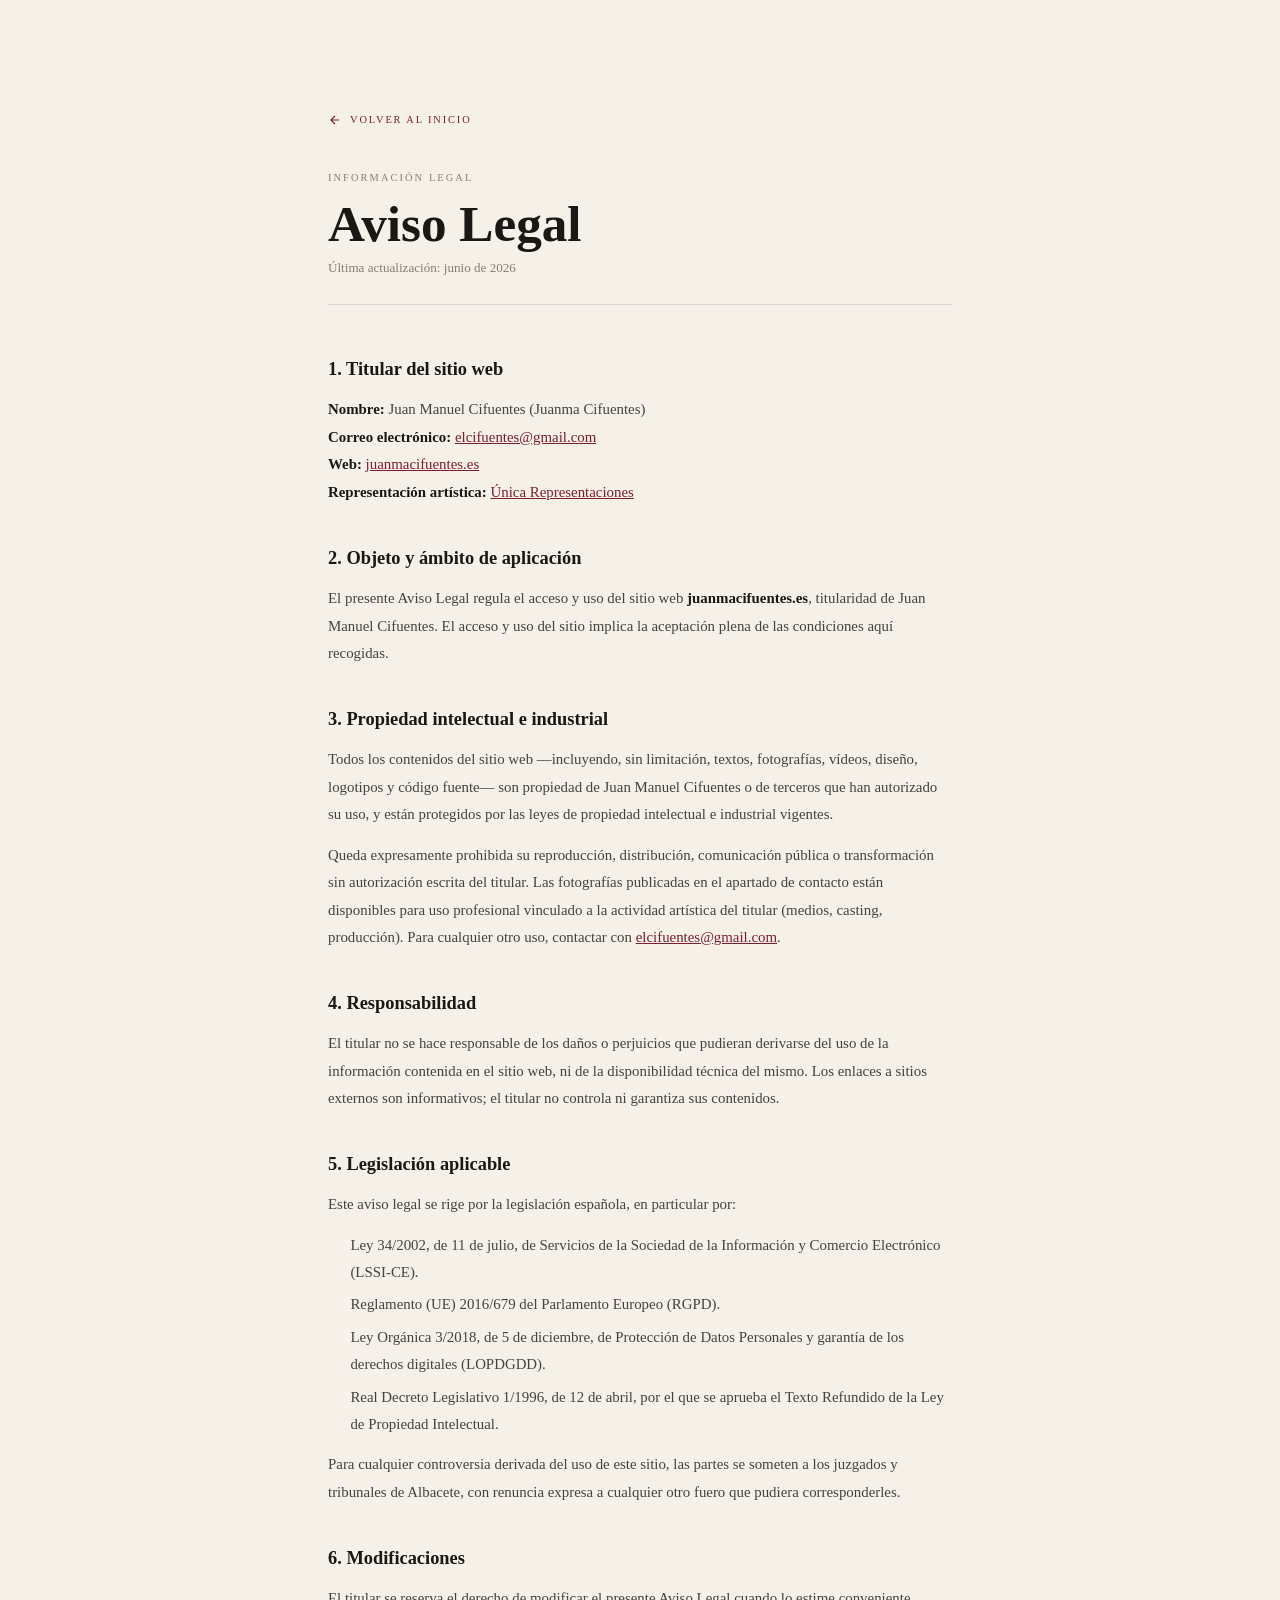
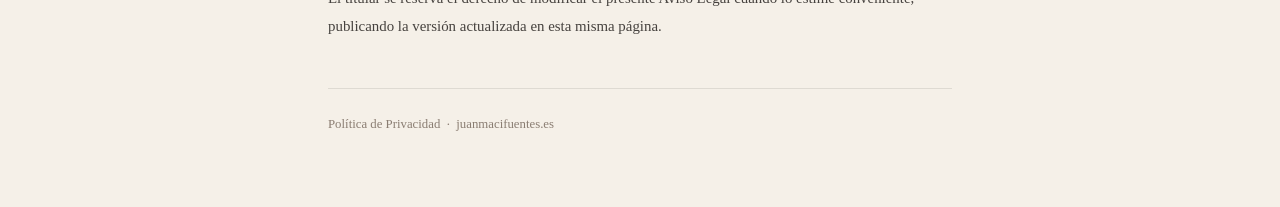
==== commit e338c789: "fix: mobile footer crafted size, RGPD checkbox inline, domain .es, mobile download confirm - footer-" ====
--- a/aviso-legal.html
+++ b/aviso-legal.html
@@ -5,7 +5,7 @@
   <meta name="viewport" content="width=device-width, initial-scale=1.0">
   <title>Aviso Legal · Juanma Cifuentes</title>
   <meta name="robots" content="noindex, nofollow">
-  <link rel="canonical" href="https://juanmacifuentes.com/aviso-legal.html">
+  <link rel="canonical" href="https://juanmacifuentes.es/aviso-legal.html">
   <link rel="icon" href="favicon.svg" type="image/svg+xml">
   <link rel="preconnect" href="https://fonts.googleapis.com">
   <link rel="preconnect" href="https://fonts.gstatic.com" crossorigin>
@@ -47,12 +47,12 @@
         <p>
           <strong>Nombre:</strong> Juan Manuel Cifuentes (Juanma Cifuentes)<br>
           <strong>Correo electrónico:</strong> <a href="mailto:elcifuentes@gmail.com">elcifuentes@gmail.com</a><br>
-          <strong>Web:</strong> <a href="https://juanmacifuentes.com">juanmacifuentes.com</a><br>
+          <strong>Web:</strong> <a href="https://juanmacifuentes.es">juanmacifuentes.es</a><br>
           <strong>Representación artística:</strong> <a href="https://unicarepresentaciones.com/actores/juanma-cifuentes/" target="_blank" rel="noopener noreferrer">Única Representaciones</a>
         </p>
 
         <h2>2. Objeto y ámbito de aplicación</h2>
-        <p>El presente Aviso Legal regula el acceso y uso del sitio web <strong>juanmacifuentes.com</strong>, titularidad de Juan Manuel Cifuentes. El acceso y uso del sitio implica la aceptación plena de las condiciones aquí recogidas.</p>
+        <p>El presente Aviso Legal regula el acceso y uso del sitio web <strong>juanmacifuentes.es</strong>, titularidad de Juan Manuel Cifuentes. El acceso y uso del sitio implica la aceptación plena de las condiciones aquí recogidas.</p>
 
         <h2>3. Propiedad intelectual e industrial</h2>
         <p>Todos los contenidos del sitio web —incluyendo, sin limitación, textos, fotografías, vídeos, diseño, logotipos y código fuente— son propiedad de Juan Manuel Cifuentes o de terceros que han autorizado su uso, y están protegidos por las leyes de propiedad intelectual e industrial vigentes.</p>
@@ -77,7 +77,7 @@
       </div>
 
       <div class="legal-footer">
-        <a href="politica-privacidad.html">Política de Privacidad</a> &nbsp;·&nbsp; <a href="index.html">juanmacifuentes.com</a>
+        <a href="politica-privacidad.html">Política de Privacidad</a> &nbsp;·&nbsp; <a href="index.html">juanmacifuentes.es</a>
       </div>
     </div>
   </div>
--- a/styles.css
+++ b/styles.css
@@ -1952,6 +1952,7 @@
 
 .form-check-group {
   display: flex;
+  flex-direction: row;
   align-items: flex-start;
   gap: .65rem;
   margin-top: -.25rem;
@@ -2220,6 +2221,8 @@
 @media(max-width:700px){
   .footer-top{grid-template-columns:1fr}
   .footer-nav{flex-wrap:wrap;gap:2rem 3rem}
+  .footer-crafted{font-size:.58rem;letter-spacing:.14em}
+  .fluentia-logo{height:1.5em}
 }
 
 /* ── 22. VIDEO MODAL ──────────────────────────────────────── */
